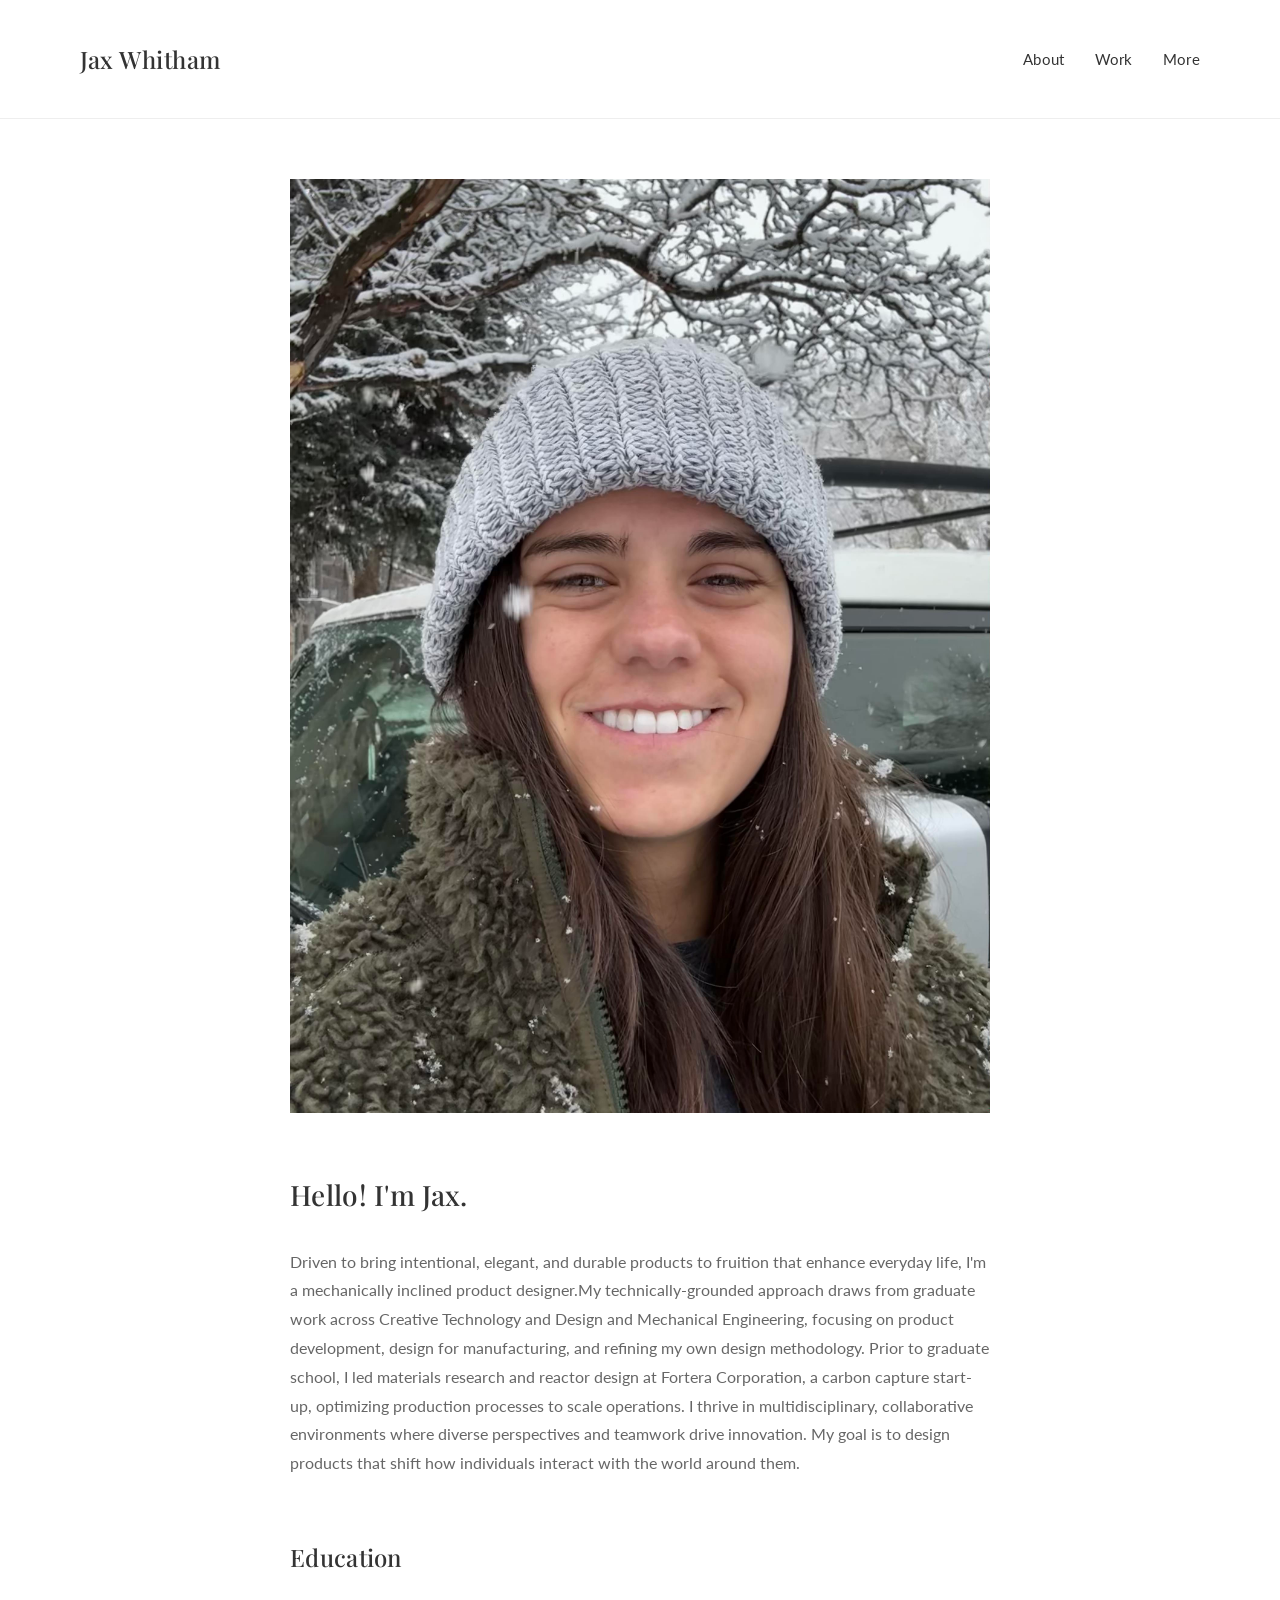
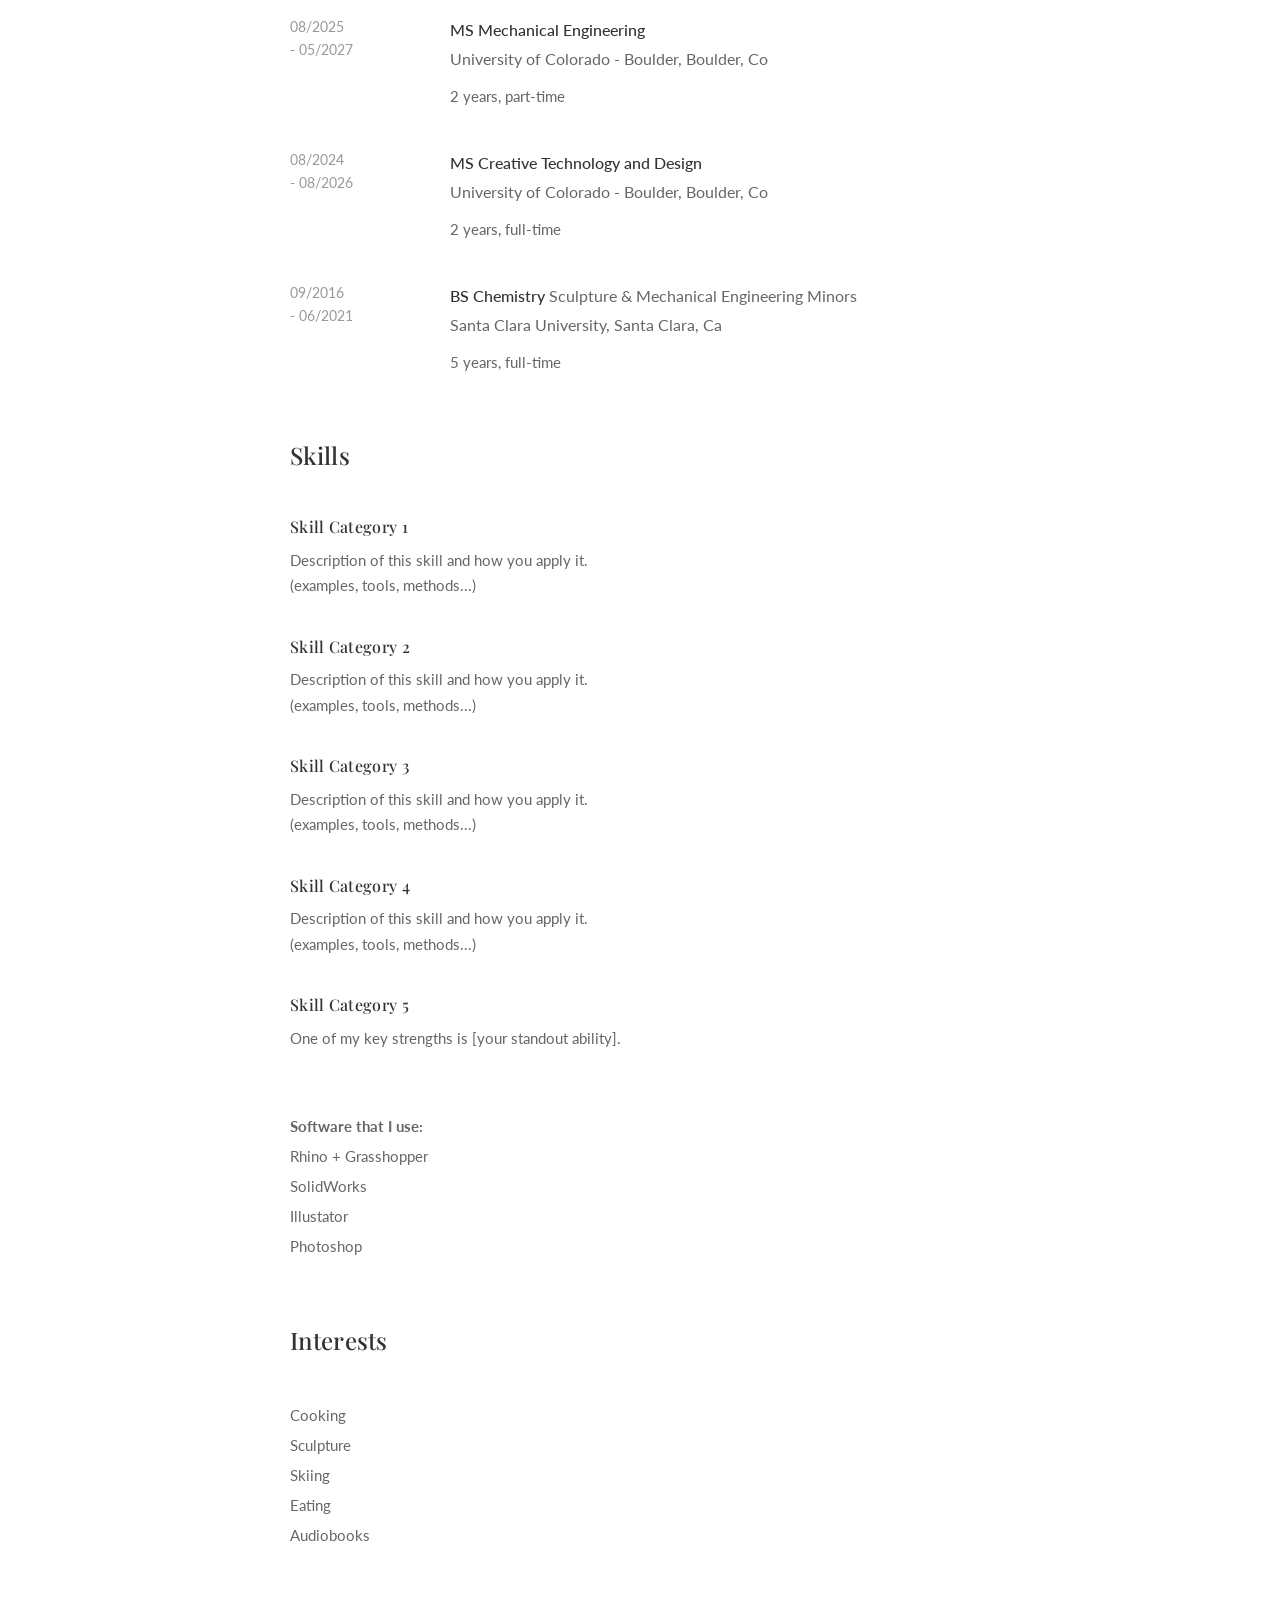
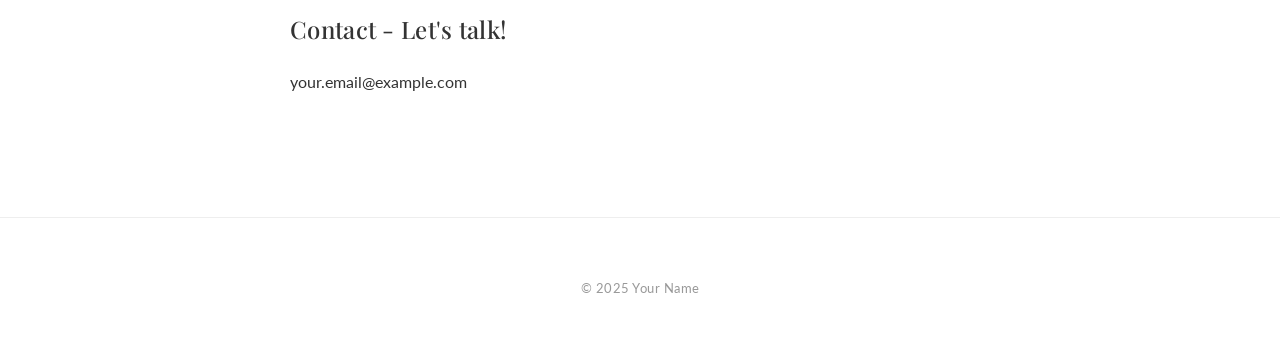
==== about.html @ 169ddb8d "Update education details in about.html" ====
<!DOCTYPE html>
<html lang="en">
<head>
    <meta charset="UTF-8">
    <meta name="viewport" content="width=device-width, initial-scale=1.0">
    <title>About-Jax Whitham</title>
    <link rel="preconnect" href="https://fonts.googleapis.com">
    <link rel="preconnect" href="https://fonts.gstatic.com" crossorigin>
    <link href="https://fonts.googleapis.com/css2?family=Lato:wght@300;400;700&family=Playfair+Display:wght@400;500;600;700&display=swap" rel="stylesheet">
    <link rel="stylesheet" href="styles.css">
</head>
<body>
    <!-- Header / Navigation -->
    <header>
        <div class="container">
            <a href="index.html" class="logo">Jax Whitham</a>
            <nav>
                <a href="about.html">About</a>
                <a href="work.html">Work</a>
                <a href="more.html">More</a>
            </nav>
        </div>
    </header>

    <!-- About Page Content -->
    <section class="about-page">
        <div class="container">
            
            <!-- Hero Image -->
            <div class="about-hero">
                <img src="images/about-hero.jpg" alt="Your Name">
            </div>

            <!-- Intro Text -->
            <div class="about-intro">
                <h1>Hello! I'm Jax.</h1>
                <!--<p>I am a [age]-year-old [your profession] from [your location], and in [year] I graduated from [degree program] at [university]. I am currently [what you're doing now - working/studying/etc.].</p>
                -->
                <p> Driven to bring intentional, elegant, and durable products to fruition that enhance everyday life, I'm a mechanically inclined product designer.My technically-grounded approach draws from graduate work across Creative Technology and Design and Mechanical Engineering, focusing on product development, design for manufacturing, and refining my own design methodology. Prior to graduate school, I led materials research and reactor design at Fortera Corporation, a carbon capture start-up, optimizing production processes to scale operations. I thrive in multidisciplinary, collaborative environments where diverse perspectives and teamwork drive innovation. My goal is to design products that shift how individuals interact with the world around them.</p>
                <!--<p>Apart from [your profession], I am [hobby 1], I love to [hobby 2], and I enjoy [hobby 3]. I love [general interest] and any activity where I can [what you enjoy doing].</p>
            </div>-->

            <!-- Photo Grid -->
            <!--
            <div class="about-photos">
                <img src="images/about-photo1.jpg" alt="Photo 1">
                <img src="images/about-photo2.jpg" alt="Photo 2">
                <img src="images/about-photo3.jpg" alt="Photo 3">
            </div>
            -->

            <!-- Experience Section -->
            <!--
            <div class="about-section">
                <h2>Experience</h2>
                
                <div class="timeline-item">
                    <div class="timeline-date">MM/YYYY<br>- ongoing</div>
                    <div class="timeline-content">
                        <strong>Job Title at Company Name</strong><br>
                        City, State/Country
                    </div>
                </div>

                <div class="timeline-item">
                    <div class="timeline-date">MM/YYYY<br>- MM/YYYY</div>
                    <div class="timeline-content">
                        <strong>Job Title at Company Name</strong><br>
                        City, State/Country<br>
                        <span class="timeline-description">Brief description of your role and key responsibilities or achievements.</span>
                    </div>
                </div>

                <div class="timeline-item">
                    <div class="timeline-date">MM/YYYY<br>- MM/YYYY</div>
                    <div class="timeline-content">
                        <strong>Job Title at Company Name</strong><br>
                        City, State/Country<br>
                        <span class="timeline-description">Brief description of your role and key responsibilities or achievements.</span>
                    </div>
                </div>

                <div class="timeline-item">
                    <div class="timeline-date">MM/YYYY<br>- MM/YYYY</div>
                    <div class="timeline-content">
                        <strong>Job Title at Company Name</strong><br>
                        City, State/Country<br>
                        <span class="timeline-description">Brief description of your role and key responsibilities or achievements.</span>
                    </div>
                </div>

                <!-- Add more timeline items as needed -/->
            </div>
            -->

            <!-- Education Section -->
            <div class="about-section">
                <h2>Education</h2>

                <div class="timeline-item">
                    <div class="timeline-date">08/2025<br>- 05/2027</div>
                    <div class="timeline-content">
                        <strong>MS Mechanical Engineering</strong><br>
                        University of Colorado - Boulder, Boulder, Co<br>
                        <span class="timeline-description">2 years, part-time</span>
                    </div>
                </div>
                
                <div class="timeline-item">
                    <div class="timeline-date">08/2024<br>- 08/2026</div>
                    <div class="timeline-content">
                        <strong>MS Creative Technology and Design</strong><br>
                        University of Colorado - Boulder, Boulder, Co<br>
                        <span class="timeline-description">2 years, full-time</span>
                    </div>
                </div>

                <div class="timeline-item">
                    <div class="timeline-date">09/2016<br>- 06/2021</div>
                    <div class="timeline-content">
                        <strong>BS Chemistry  </strong> Sculpture & Mechanical Engineering Minors<br>
                        Santa Clara University, Santa Clara, Ca<br>
                        <span class="timeline-description">5 years, full-time</span>
                    </div>
                </div>
                
                <!--
                <div class="timeline-item">
                    <div class="timeline-date">MM/YYYY</div>
                    <div class="timeline-content">
                        <strong>Diploma/Certificate Name</strong><br>
                        School Name<br>
                        City, State/Country
                    </div>
                </div>
                -->
            </div>

            <!-- Skills Section -->
            <div class="about-section skills-section">
                <h2>Skills</h2>
                
                <div class="skill-item">
                    <h3>Skill Category 1</h3>
                    <p>Description of this skill and how you apply it.<br>
                    (examples, tools, methods...)</p>
                </div>

                <div class="skill-item">
                    <h3>Skill Category 2</h3>
                    <p>Description of this skill and how you apply it.<br>
                    (examples, tools, methods...)</p>
                </div>

                <div class="skill-item">
                    <h3>Skill Category 3</h3>
                    <p>Description of this skill and how you apply it.<br>
                    (examples, tools, methods...)</p>
                </div>

                <div class="skill-item">
                    <h3>Skill Category 4</h3>
                    <p>Description of this skill and how you apply it.<br>
                    (examples, tools, methods...)</p>
                </div>

                <div class="skill-item">
                    <h3>Skill Category 5</h3>
                    <p>One of my key strengths is [your standout ability].</p>
                </div>
            </div>

            <!-- Software Section -->
            <div class="about-section software-section">
                <h2></h2>
                <p><strong>Software that I use:</strong><br>
                Rhino + Grasshopper<br>
                SolidWorks<br>
                Illustator<br>
                Photoshop<br>
                <!--
                Software 5 (for purpose)<br>
                Software 6 (for purpose)<br>
                Software 7 (for purpose)<br>
                Software 8 (for purpose)<br>
                Software 9 (for purpose)<br>
                Software 10 (for purpose)<br>
                -->
                </p>
            </div>
            

            <!-- Interests Section -->
            <div class="about-section interests-section">
                <h2>Interests</h2>
                <p>Cooking<br>
                Sculpture<br>
                Skiing<br>
                Eating<br>
                Audiobooks<br>
                <!--Family<br>-->
                <!--
                Interest 7<br>
                Interest 8<br>
                Interest 9</p>
                -->
            </div>

            <!-- Currently Learning Section -->
            <!--
            <div class="about-section learning-section">
                <h2>Currently learning more about</h2>
                <p>Topic 1<br>
                Topic 2<br>
                Topic 3<br>
                Topic 4</p>
            </div>
            -->
                
            <!-- Recognition Section (Optional - delete if not needed) -->
            <!--
            <div class="about-section awards-section">
                <h2>Recognition</h2>
                
                <div class="award-item">
                    <strong>Award Name Year</strong><br>
                    Project: Project Name
                </div>

                <div class="award-item">
                    <strong>Award Name Year</strong><br>
                    Category: Category Name<br>
                    Project: Project Name
                </div>

                <div class="award-item">
                    <strong>Award Name Year</strong><br>
                    Category: Category Name<br>
                    Project: Project Name
                </div>

                <!-- Add more awards as needed -->
            <!--</div>

            <!-- Contact Section -->
            <div class="about-section contact-section">
                <h2>Contact - Let's talk!</h2>
                <p><a href="mailto:your.email@example.com">your.email@example.com</a></p>
            </div>

        </div>
    </section>

    <!-- Footer -->
    <footer>
        <div class="container">
            <p>© 2025 Your Name</p>
        </div>
    </footer>

</body>
</html>
---- styles.css ----
/* Reset and Base Styles */
* {
    margin: 0;
    padding: 0;
    box-sizing: border-box;
}

body {
    font-family: 'Lato', -apple-system, BlinkMacSystemFont, "Segoe UI", Helvetica, Arial, sans-serif;
    color: #333;
    line-height: 1.6;
    background: #fff;
}

a {
    text-decoration: none;
    color: inherit;
    transition: opacity 0.3s ease;
}

a:hover {
    opacity: 0.6;
}

.container {
    max-width: 1200px;
    margin: 0 auto;
    padding: 0 40px;
}

/* Header / Navigation */
header {
    padding: 40px 0;
    border-bottom: 1px solid #eee;
}

header .container {
    display: flex;
    justify-content: space-between;
    align-items: center;
}

.logo {
    font-family: 'Playfair Display', serif;
    font-size: 24px;
    font-weight: 500;
    letter-spacing: 0.5px;
}

nav {
    display: flex;
    gap: 30px;
}

nav a {
    font-size: 15px;
    letter-spacing: 0.3px;
}

/* Intro Section */
.intro {
    padding: 80px 0 60px;
}

.intro h1 {
    font-family: 'Playfair Display', serif;
    font-size: 22px;
    font-weight: 400;
    margin-bottom: 20px;
    letter-spacing: 0.5px;
}

.intro p {
    font-size: 16px;
    line-height: 1.8;
    max-width: 600px;
    color: #666;
}

/* Projects Grid */
.projects {
    padding: 40px 0 100px;
}

.projects .container {
    display: grid;
    grid-template-columns: repeat(auto-fit, minmax(350px, 1fr));
    gap: 60px 40px;
}

.project-item {
    position: relative;
}

.project-image {
    width: 100%;
    aspect-ratio: 4/3;
    overflow: hidden;
    margin-bottom: 20px;
    background: #f5f5f5;
}

.project-image img {
    width: 100%;
    height: 100%;
    object-fit: cover;
    transition: transform 0.4s ease;
}

.project-item:hover .project-image img {
    transform: scale(1.05);
}

.project-item h2 {
    font-family: 'Playfair Display', serif;
    font-size: 16px;
    font-weight: 600;
    letter-spacing: 1px;
    text-transform: uppercase;
    margin-bottom: 8px;
}

.project-description {
    font-size: 14px;
    color: #888;
    letter-spacing: 0.3px;
}

/* Footer */
footer {
    padding: 60px 0 40px;
    border-top: 1px solid #eee;
    text-align: center;
}

footer p {
    font-size: 13px;
    color: #999;
    letter-spacing: 0.5px;
}

/* More Page Styles */
.more-page {
    padding: 60px 0 80px;
}

.more-intro {
    margin-bottom: 80px;
}

.more-intro h1 {
    font-family: 'Playfair Display', serif;
    font-size: 32px;
    font-weight: 500;
    margin-bottom: 20px;
    letter-spacing: 0.5px;
}

.more-intro p {
    font-size: 16px;
    line-height: 1.8;
    color: #666;
    max-width: 700px;
}

.gallery-section {
    margin-bottom: 100px;
}

.gallery-section h2 {
    font-family: 'Playfair Display', serif;
    font-size: 24px;
    font-weight: 500;
    margin-bottom: 15px;
    letter-spacing: 0.3px;
}

.gallery-description {
    font-size: 15px;
    line-height: 1.8;
    color: #666;
    margin-bottom: 40px;
    max-width: 700px;
}

.gallery-grid {
    display: grid;
    grid-template-columns: repeat(auto-fill, minmax(300px, 1fr));
    gap: 20px;
}

.gallery-grid img {
    width: 100%;
    height: auto;
    display: block;
    transition: opacity 0.3s ease;
}

.gallery-grid img:hover {
    opacity: 0.85;
}

/* About Page Styles */
.about-page {
    padding: 60px 0 60px;
}

.about-hero {
    width: 100%;
    max-width: 700px;
    margin: 0 auto 60px;
}

.about-hero img {
    width: 100%;
    height: auto;
    display: block;
}

.about-intro {
    max-width: 700px;
    margin: 0 auto 60px;
}

.about-intro h1 {
    font-family: 'Playfair Display', serif;
    font-size: 28px;
    font-weight: 500;
    margin-bottom: 30px;
    letter-spacing: 0.3px;
}

.about-intro p {
    font-size: 16px;
    line-height: 1.8;
    color: #666;
    margin-bottom: 20px;
}

.about-photos {
    display: grid;
    grid-template-columns: repeat(3, 1fr);
    gap: 20px;
    margin: 60px 0;
}

.about-photos img {
    width: 100%;
    height: auto;
    display: block;
}

.about-section {
    max-width: 700px;
    margin: 60px auto 0;
}

.about-section h2 {
    font-family: 'Playfair Display', serif;
    font-size: 24px;
    font-weight: 500;
    margin-bottom: 40px;
    letter-spacing: 0.3px;
}

.about-section p {
    font-size: 16px;
    line-height: 1.8;
    color: #666;
}

.about-section a {
    color: #333;
    text-decoration: none;
}

.about-section a:hover {
    opacity: 0.6;
}

/* Timeline Items (Experience & Education) */
.timeline-item {
    display: grid;
    grid-template-columns: 120px 1fr;
    gap: 40px;
    margin-bottom: 40px;
}

.timeline-date {
    font-size: 14px;
    color: #999;
    line-height: 1.6;
}

.timeline-content {
    font-size: 16px;
    line-height: 1.8;
    color: #666;
}

.timeline-content strong {
    color: #333;
    font-weight: 500;
}

.timeline-description {
    display: block;
    margin-top: 10px;
    font-size: 15px;
    line-height: 1.7;
}

/* Skills Section */
.skills-section .skill-item {
    margin-bottom: 35px;
}

.skills-section h3 {
    font-family: 'Playfair Display', serif;
    font-size: 16px;
    font-weight: 500;
    color: #333;
    margin-bottom: 8px;
    letter-spacing: 0.3px;
}

.skills-section p {
    font-size: 15px;
    line-height: 1.7;
    color: #666;
}

/* Software, Interests, Learning Sections */
.software-section p,
.interests-section p,
.learning-section p {
    font-size: 15px;
    line-height: 2;
    color: #666;
}

/* Awards Section */
.awards-section .award-item {
    margin-bottom: 30px;
    font-size: 15px;
    line-height: 1.8;
    color: #666;
}

.awards-section .award-item strong {
    color: #333;
    font-weight: 500;
}

/* Contact Section */
.contact-section h2 {
    font-family: 'Playfair Display', serif;
    margin-bottom: 20px;
}

.contact-section a {
    font-size: 16px;
    color: #333;
    text-decoration: none;
}

.contact-section a:hover {
    opacity: 0.6;
}

/* Page Content (More pages) */
.page-content {
    padding: 60px 0 80px;
}

.page-content h1 {
    font-family: 'Playfair Display', serif;
    font-size: 32px;
    font-weight: 400;
    margin-bottom: 50px;
    letter-spacing: 0.5px;
}

.page-content .about-section {
    margin-bottom: 50px;
}

.page-content ul {
    margin-left: 20px;
    margin-top: 15px;
}

.page-content li {
    font-size: 16px;
    line-height: 1.8;
    color: #666;
    margin-bottom: 10px;
}

/* Project Detail Pages */
.project-detail {
    padding: 60px 0 80px;
}

.project-header {
    text-align: center;
    margin-bottom: 60px;
}

.project-header h1 {
    font-family: 'Playfair Display', serif;
    font-size: 36px;
    font-weight: 500;
    margin-bottom: 15px;
    letter-spacing: 0.5px;
}

.project-subtitle {
    font-size: 18px;
    color: #888;
    margin-bottom: 30px;
}

.project-meta {
    display: flex;
    justify-content: center;
    gap: 30px;
    font-size: 14px;
    color: #999;
}

.project-hero {
    width: 100%;
    /*max-width: 700px;*/
    margin-bottom: 60px;
}

.project-hero img {
    width: 100%;
    max-width: 800px;
    height: auto;
    margin: 0 auto 60px; 
    display: block;
}

.project-content {
    max-width: 800px;
    margin: 0 auto;
}

.project-content h2 {
    font-family: 'Playfair Display', serif;
    font-size: 24px;
    font-weight: 500;
    margin-top: 50px;
    margin-bottom: 20px;
    letter-spacing: 0.3px;
}

.project-content p {
    font-size: 16px;
    line-height: 1.8;
    color: #666;
    margin-bottom: 20px;
}

.project-image-full {
    width: 100%;
    margin: 50px 0;
}

.project-image-full img {
    width: 100%;
    height: auto;
    display: block;
}

.image-caption {
    font-size: 14px;
    color: #999;
    text-align: center;
    margin-top: 15px;
    font-style: italic;
}

.image-grid {
    display: grid;
    grid-template-columns: repeat(2, 1fr);
    gap: 20px;
    margin: 50px 0;
}

.image-grid img {
    width: 100%;
    height: auto;
    display: block;
}

.project-nav {
    display: flex;
    justify-content: space-between;
    margin-top: 80px;
    padding-top: 40px;
    border-top: 1px solid #eee;
}

.project-nav a {
    font-size: 15px;
    letter-spacing: 0.3px;
}

/* Responsive Design */
@media (max-width: 768px) {
    .container {
        padding: 0 20px;
    }

    header .container {
        flex-direction: column;
        gap: 20px;
    }

    .projects .container {
        grid-template-columns: 1fr;
        gap: 50px;
    }

    .intro {
        padding: 50px 0 40px;
    }

    .project-header h1 {
        font-family: 'Playfair Display', serif;
        font-size: 28px;
    }

    .project-meta {
        flex-direction: column;
        gap: 10px;
    }

    .image-grid {
        grid-template-columns: 1fr;
    }

    .project-nav {
        flex-direction: column;
        gap: 20px;
    }

    .about-photos {
        grid-template-columns: 1fr;
    }

    .timeline-item {
        grid-template-columns: 1fr;
        gap: 10px;
    }

    .timeline-date {
        font-weight: 500;
        color: #333;
    }

    .gallery-grid {
        grid-template-columns: 1fr;
    }
}
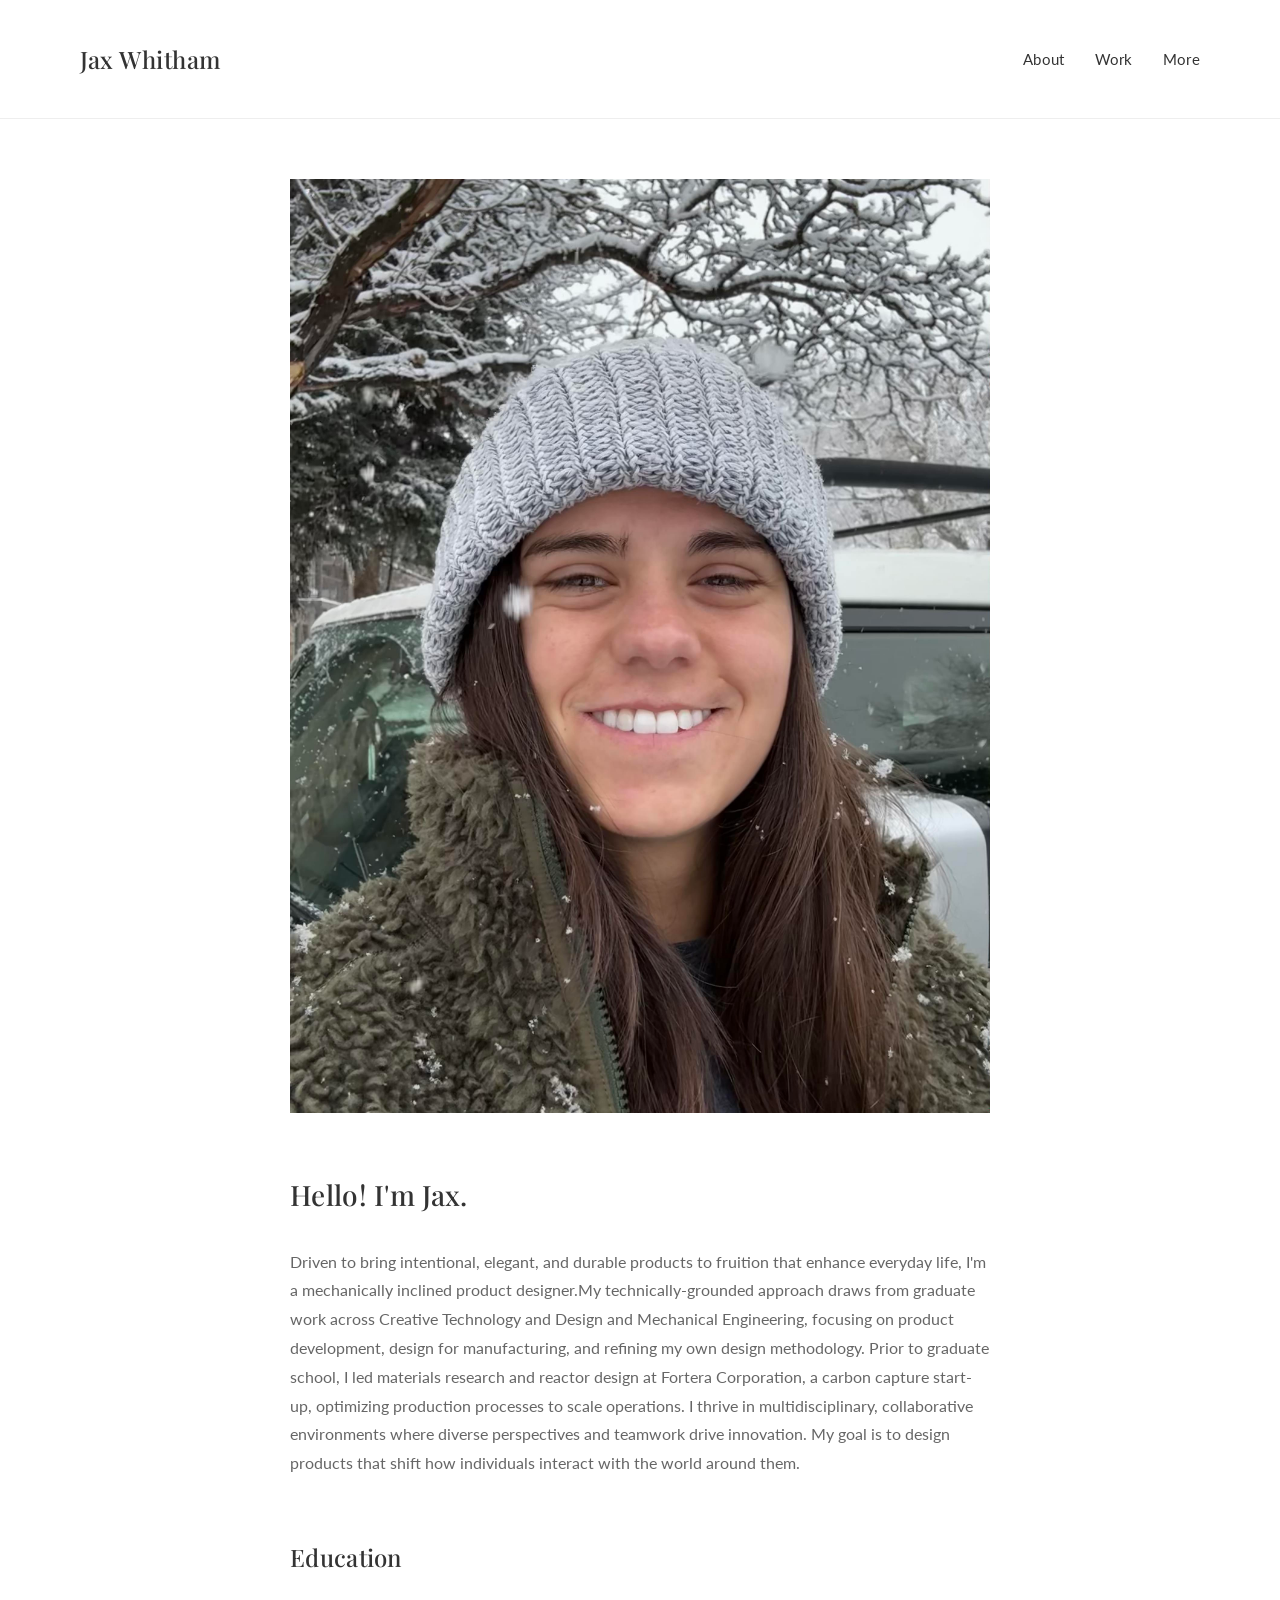
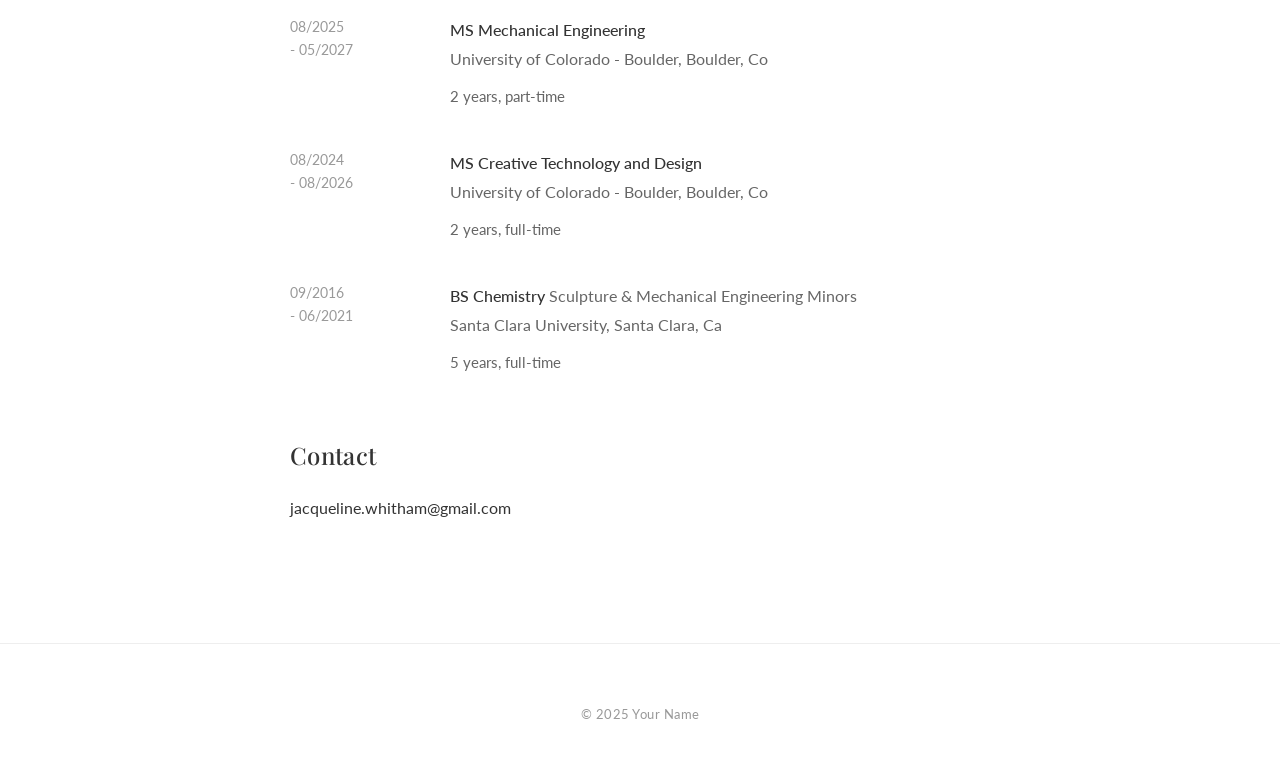
==== commit 900d017b: "Update comments and contact information in about.html" ====
--- a/about.html
+++ b/about.html
@@ -136,7 +136,7 @@
                 -->
             </div>
 
-            <!-- Skills Section -->
+            <!-- Skills Section -/->
             <div class="about-section skills-section">
                 <h2>Skills</h2>
                 
@@ -169,8 +169,9 @@
                     <p>One of my key strengths is [your standout ability].</p>
                 </div>
             </div>
-
-            <!-- Software Section -->
+            -->
+                
+            <!-- Software Section -/->
             <div class="about-section software-section">
                 <h2></h2>
                 <p><strong>Software that I use:</strong><br>
@@ -185,12 +186,12 @@
                 Software 8 (for purpose)<br>
                 Software 9 (for purpose)<br>
                 Software 10 (for purpose)<br>
-                -->
+                -/->
                 </p>
             </div>
-            
-
-            <!-- Interests Section -->
+            -->
+
+            <!-- Interests Section -/->
             <div class="about-section interests-section">
                 <h2>Interests</h2>
                 <p>Cooking<br>
@@ -203,9 +204,10 @@
                 Interest 7<br>
                 Interest 8<br>
                 Interest 9</p>
-                -->
-            </div>
-
+                -/->
+            </div>
+            -->
+                
             <!-- Currently Learning Section -->
             <!--
             <div class="about-section learning-section">
@@ -242,10 +244,12 @@
                 <!-- Add more awards as needed -->
             <!--</div>
 
+            
+
             <!-- Contact Section -->
             <div class="about-section contact-section">
-                <h2>Contact - Let's talk!</h2>
-                <p><a href="mailto:your.email@example.com">your.email@example.com</a></p>
+                <h2>Contact</h2>
+                <p><a href="mailto:jacqueline.whitham@gmail.com">jacqueline.whitham@gmail.com</a></p>
             </div>
 
         </div>
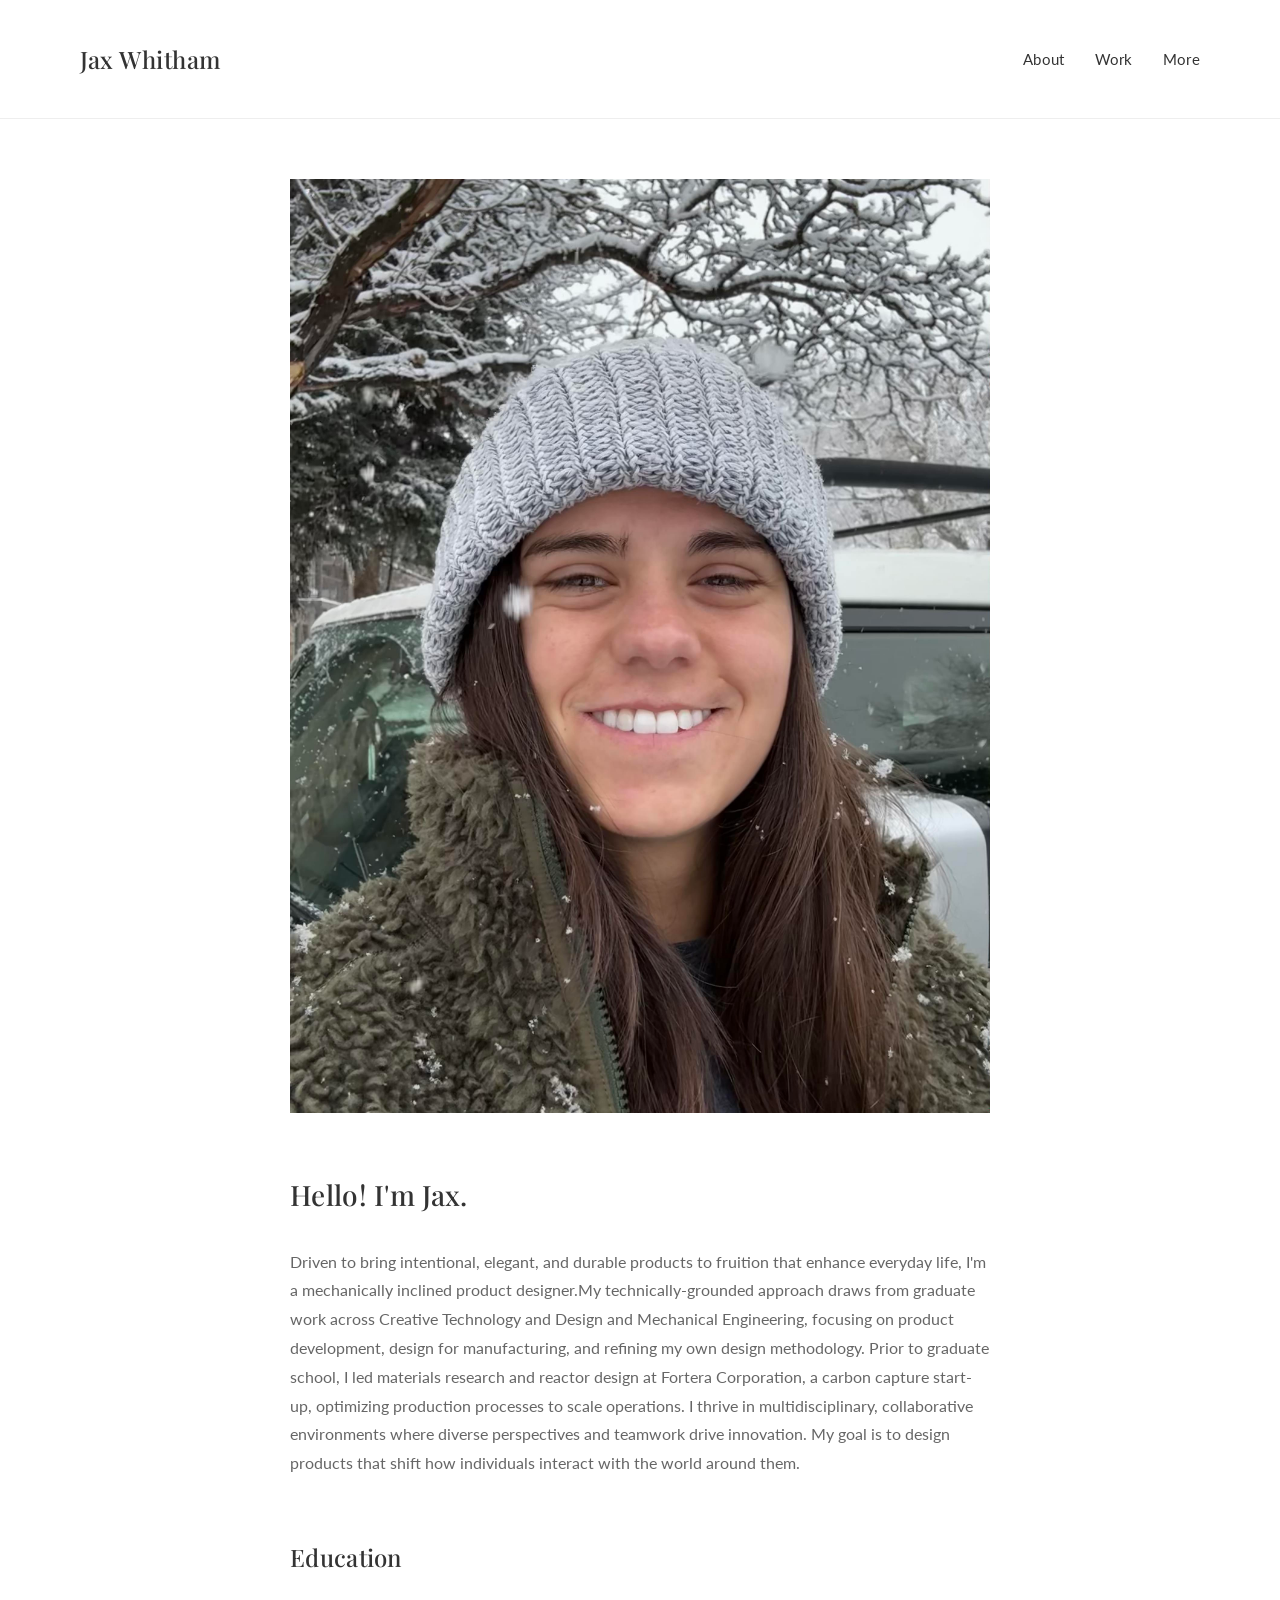
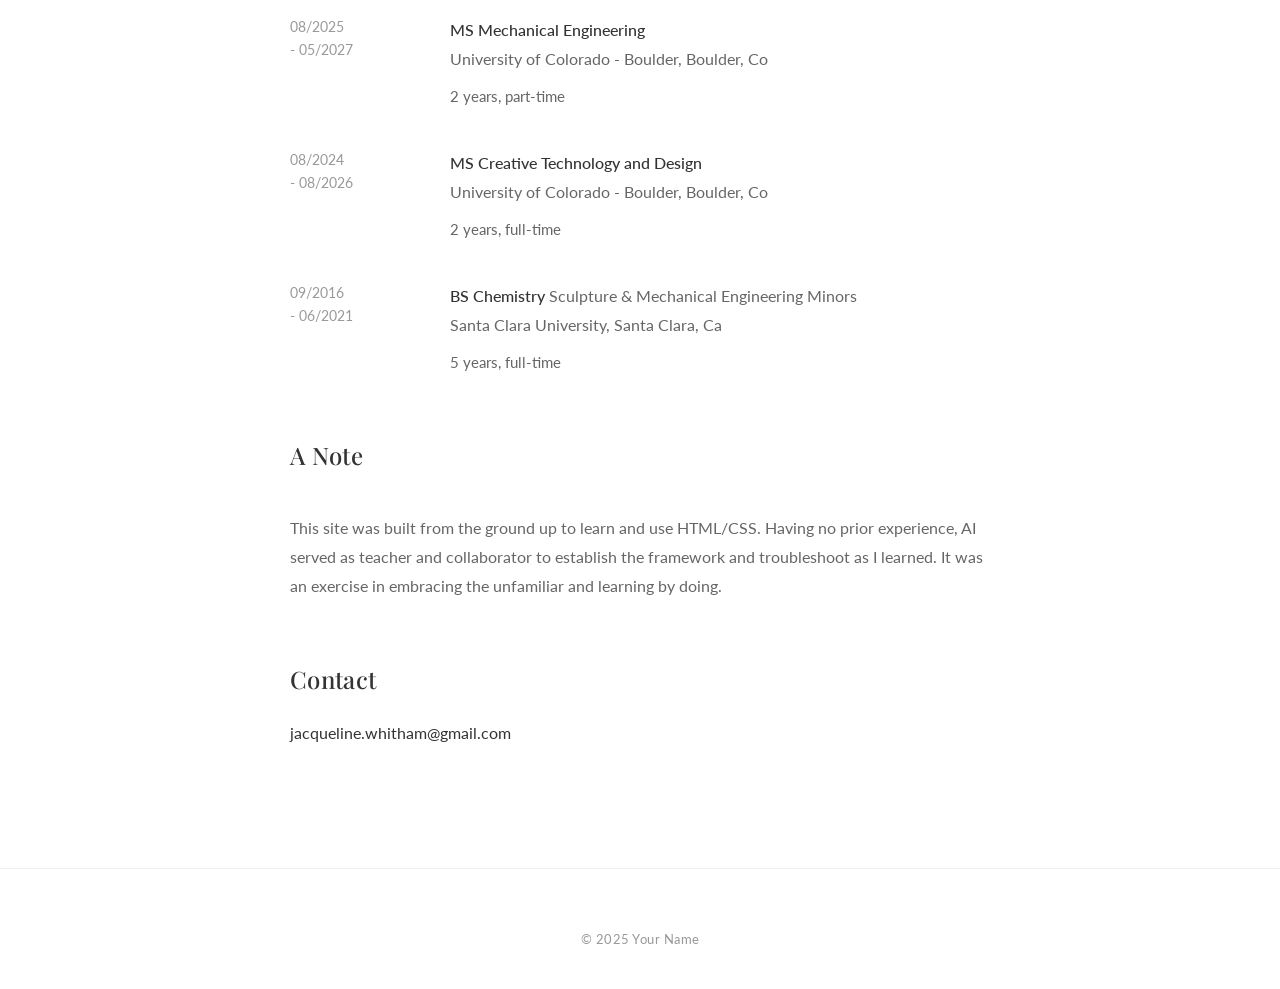
==== commit e485953f: "Update about.html" ====
--- a/about.html
+++ b/about.html
@@ -244,7 +244,11 @@
                 <!-- Add more awards as needed -->
             <!--</div>
 
-            
+            <!--A note about the site-->
+            <div class="about-section">
+                <h2>A Note</h2>
+                <p>This site was built from the ground up to learn and use HTML/CSS. Having no prior experience, AI served as teacher and collaborator to establish the framework and troubleshoot as I learned. It was an exercise in embracing the unfamiliar and learning by doing. </p>
+            </div>
 
             <!-- Contact Section -->
             <div class="about-section contact-section">
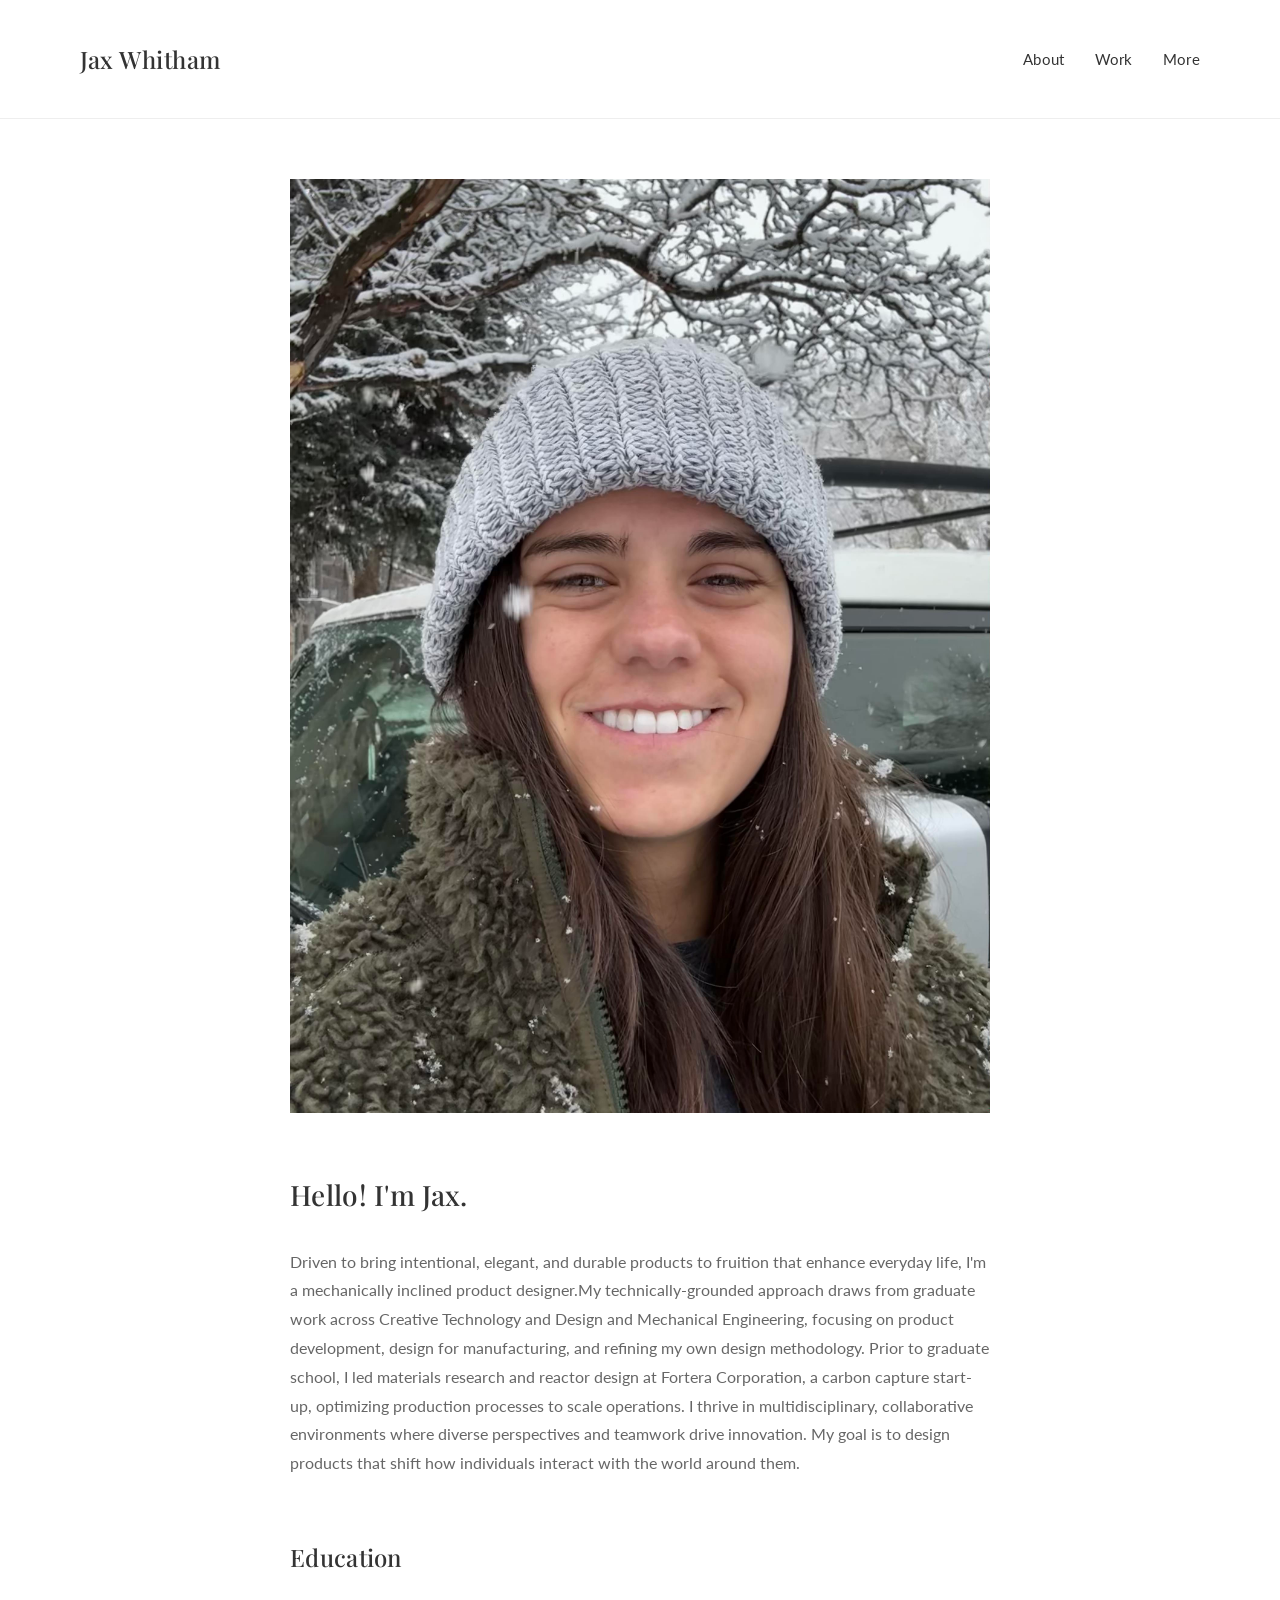
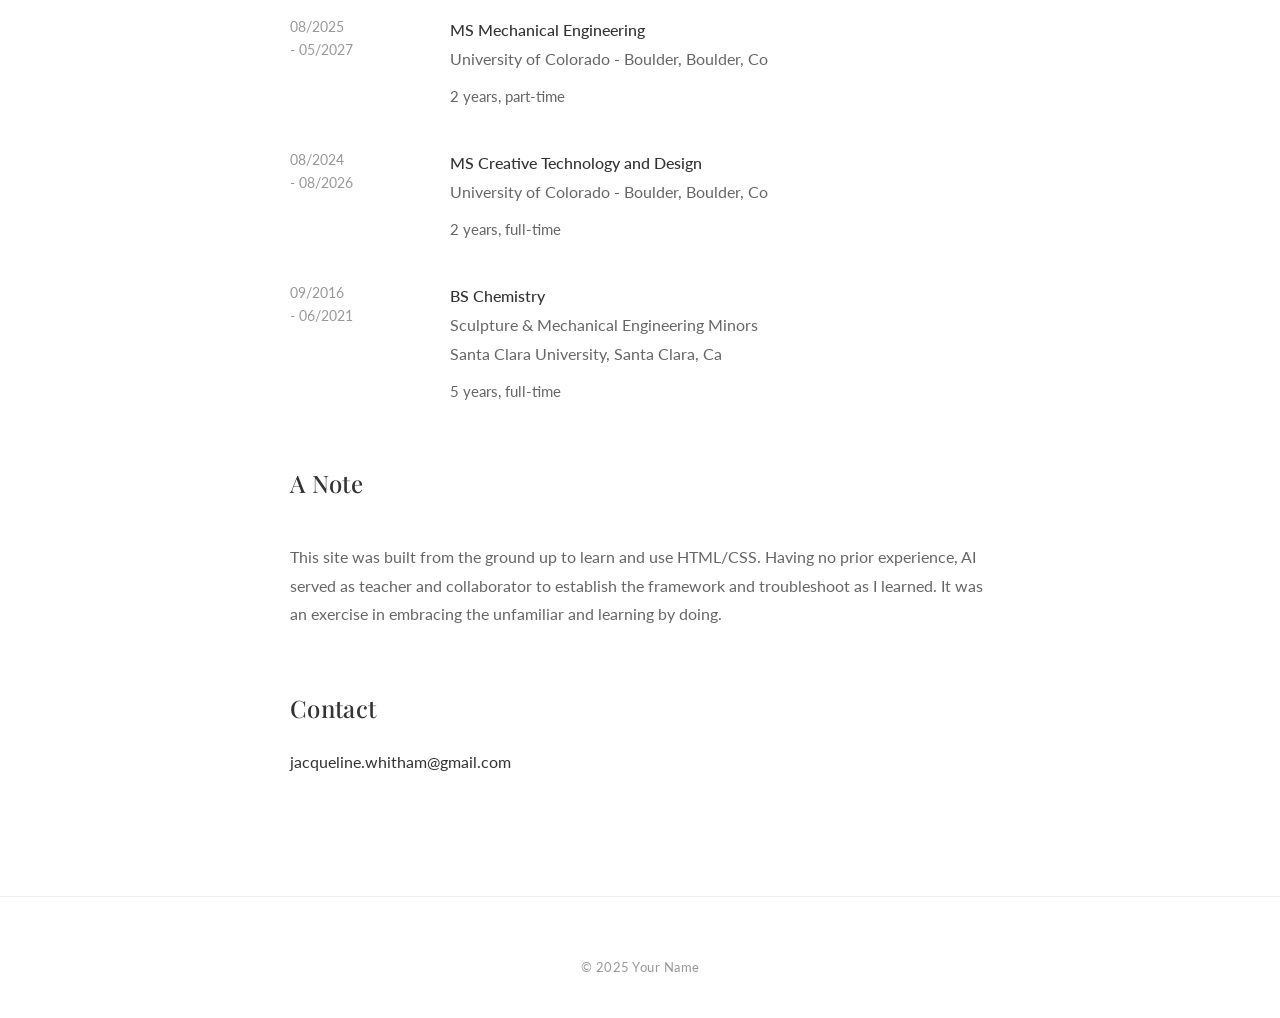
==== commit f76f450d: "Update about.html" ====
--- a/about.html
+++ b/about.html
@@ -118,7 +118,8 @@
                 <div class="timeline-item">
                     <div class="timeline-date">09/2016<br>- 06/2021</div>
                     <div class="timeline-content">
-                        <strong>BS Chemistry  </strong> Sculpture & Mechanical Engineering Minors<br>
+                        <strong>BS Chemistry  </strong> <br>
+                        Sculpture & Mechanical Engineering Minors<br>
                         Santa Clara University, Santa Clara, Ca<br>
                         <span class="timeline-description">5 years, full-time</span>
                     </div>
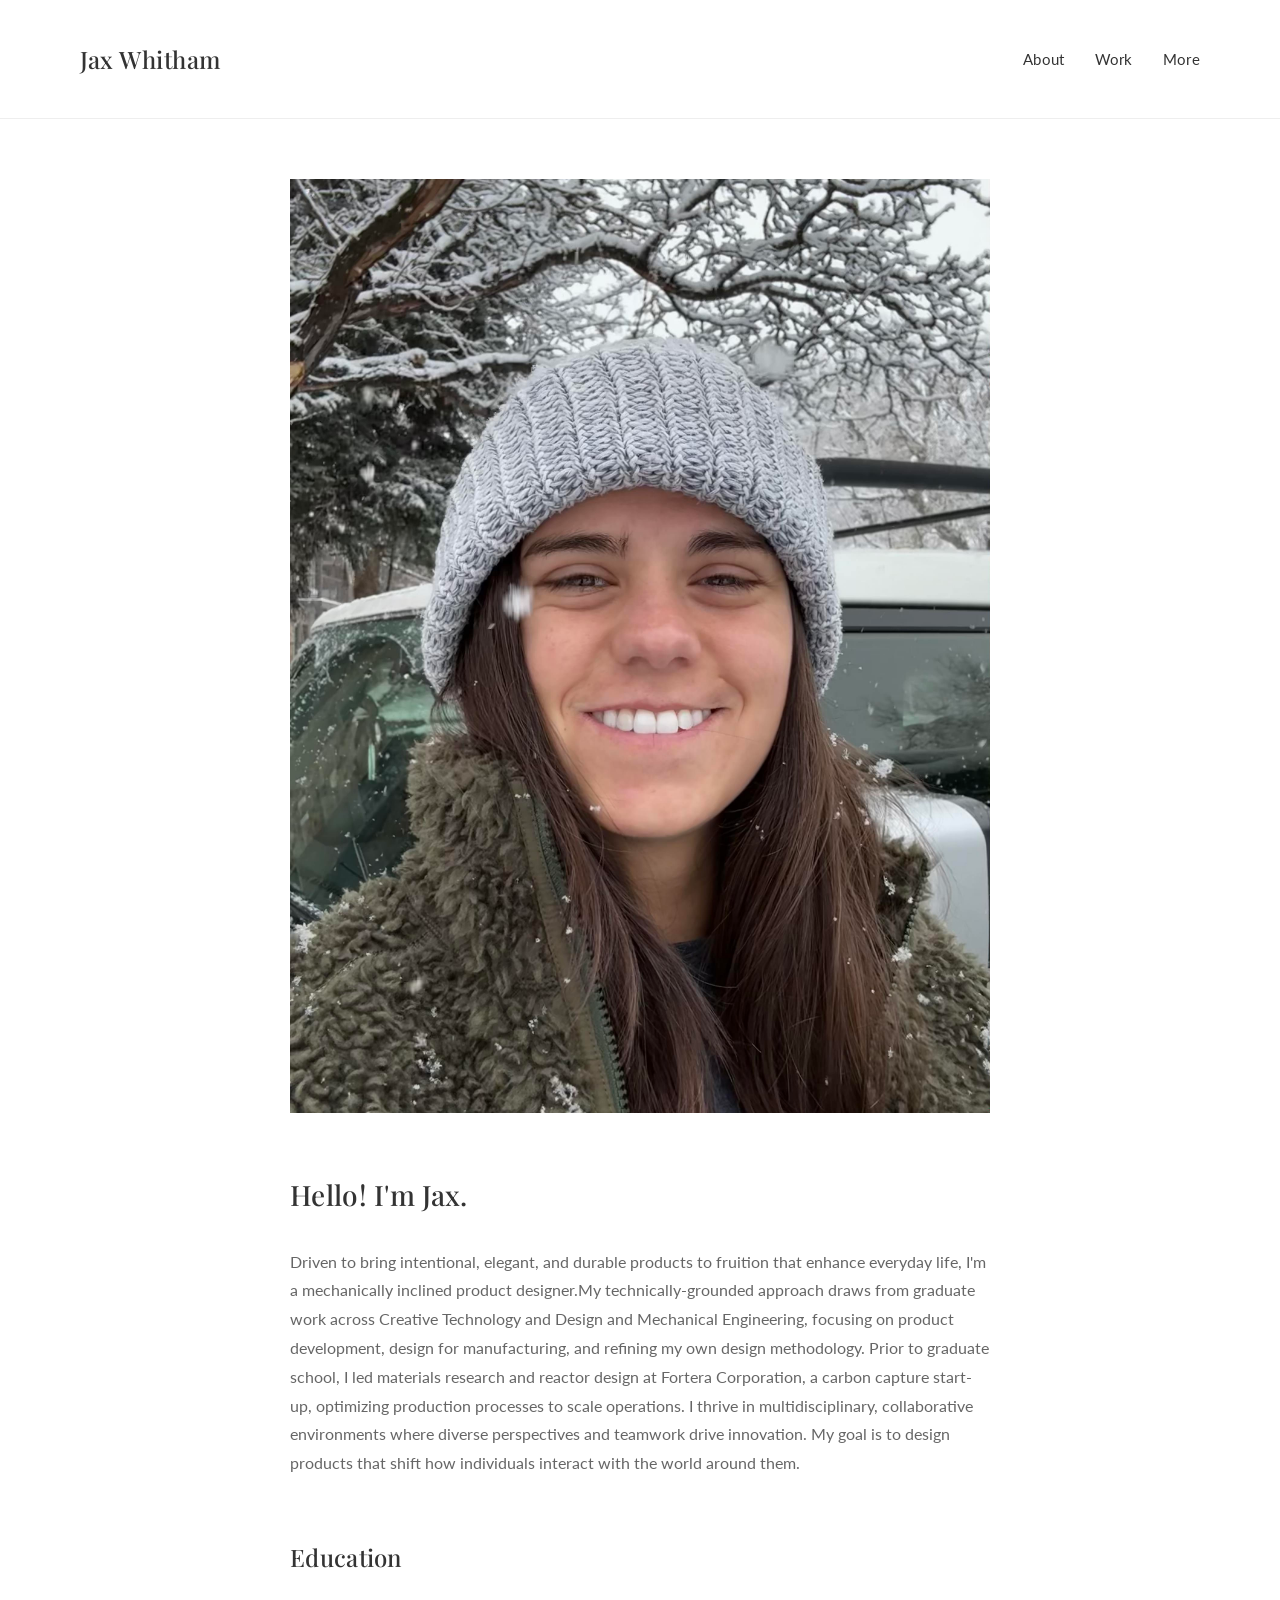
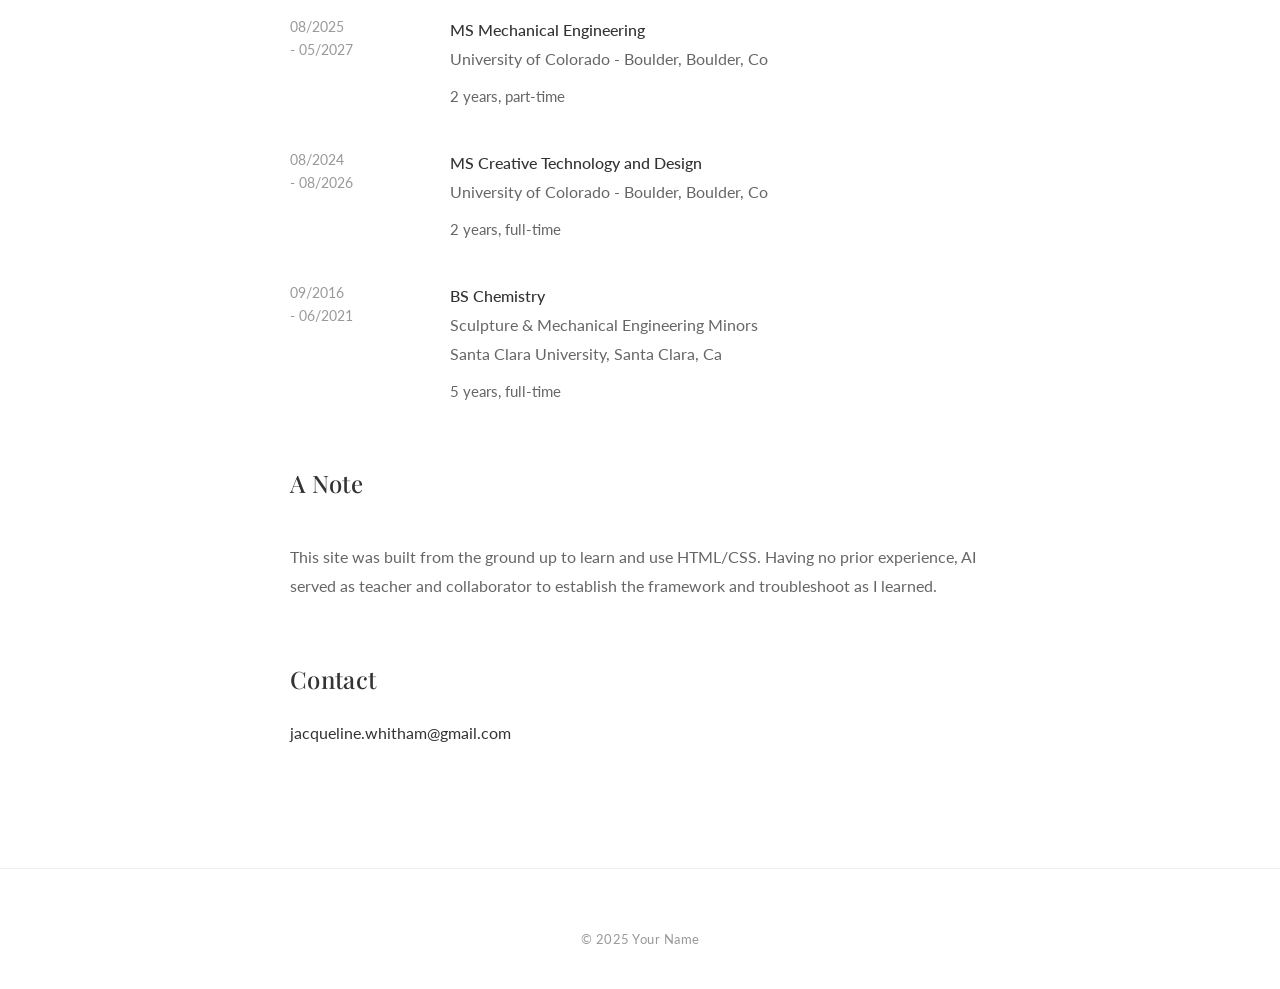
==== commit 8f12515b: "Update about section with comment Commented out a sentence in the about section." ====
--- a/about.html
+++ b/about.html
@@ -248,7 +248,7 @@
             <!--A note about the site-->
             <div class="about-section">
                 <h2>A Note</h2>
-                <p>This site was built from the ground up to learn and use HTML/CSS. Having no prior experience, AI served as teacher and collaborator to establish the framework and troubleshoot as I learned. It was an exercise in embracing the unfamiliar and learning by doing. </p>
+                <p>This site was built from the ground up to learn and use HTML/CSS. Having no prior experience, AI served as teacher and collaborator to establish the framework and troubleshoot as I learned. <!--It was an exercise in embracing the unfamiliar and learning by doing.--> </p>
             </div>
 
             <!-- Contact Section -->
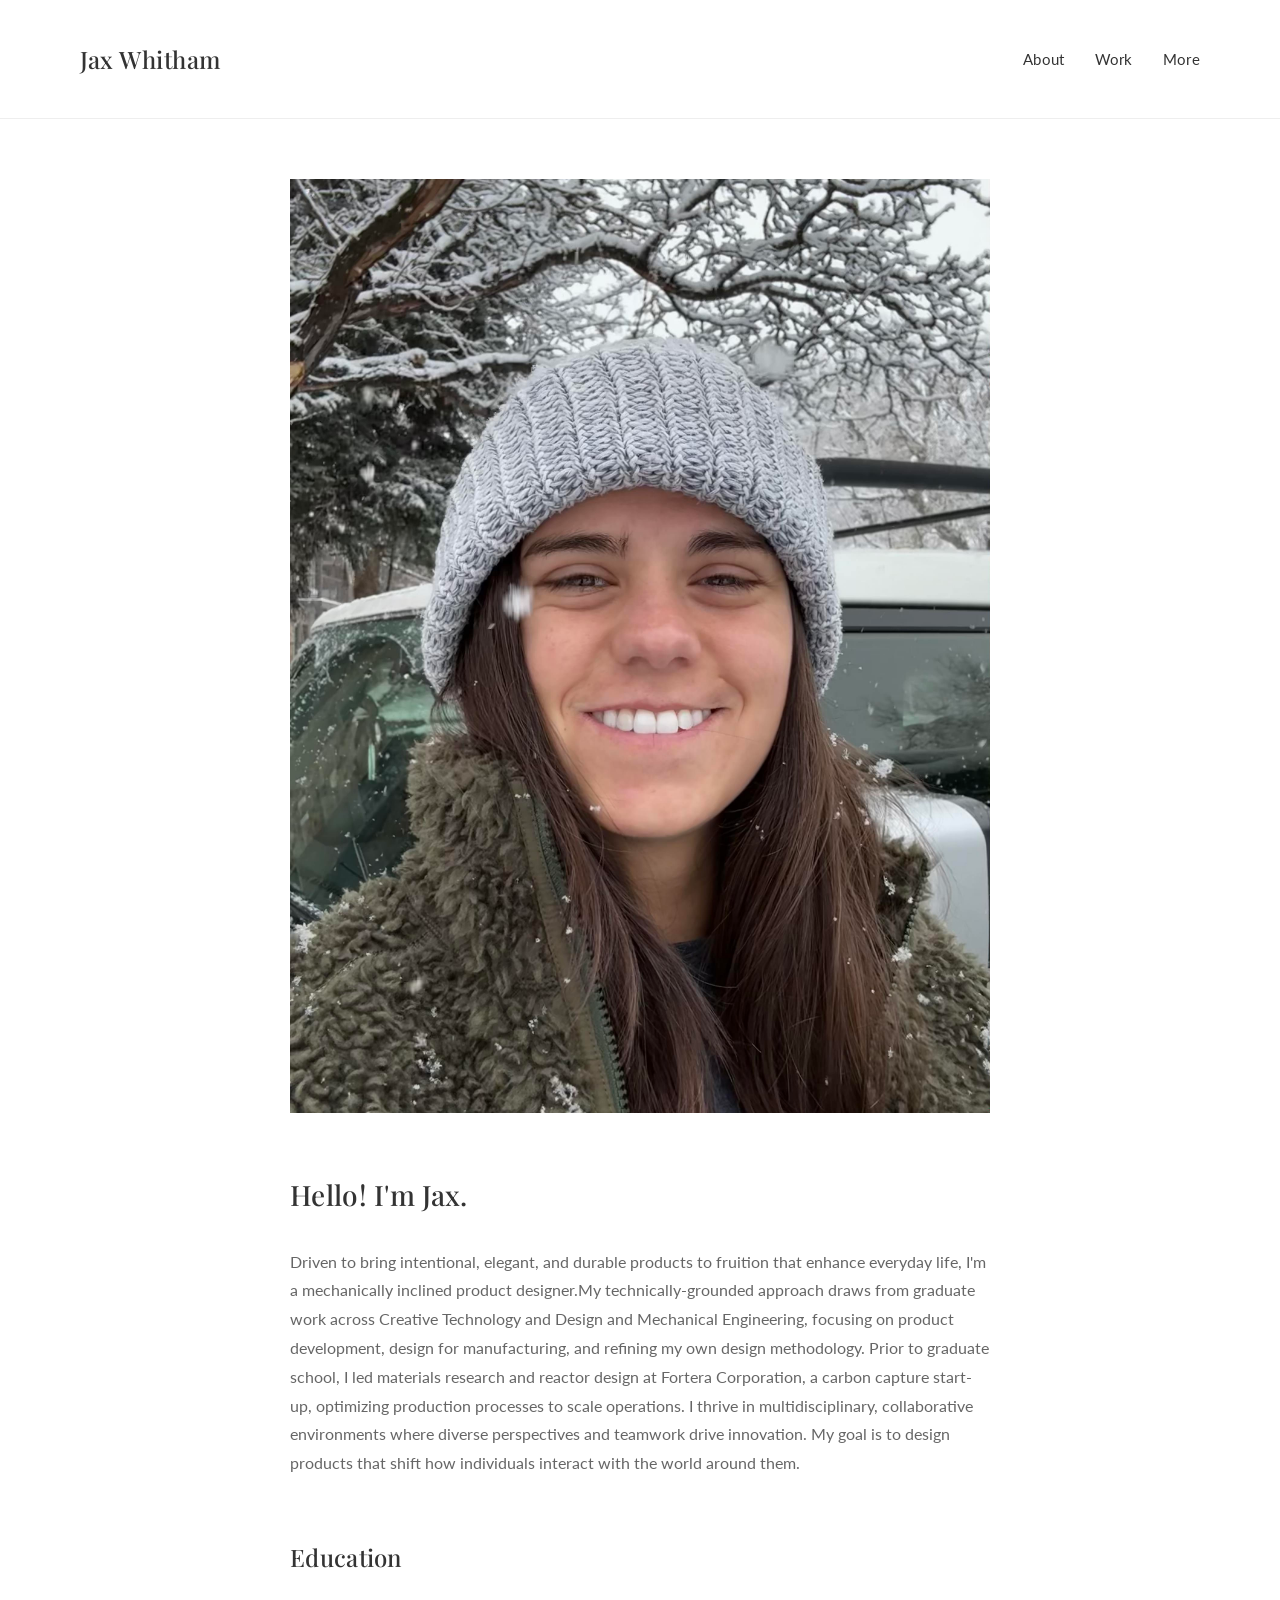
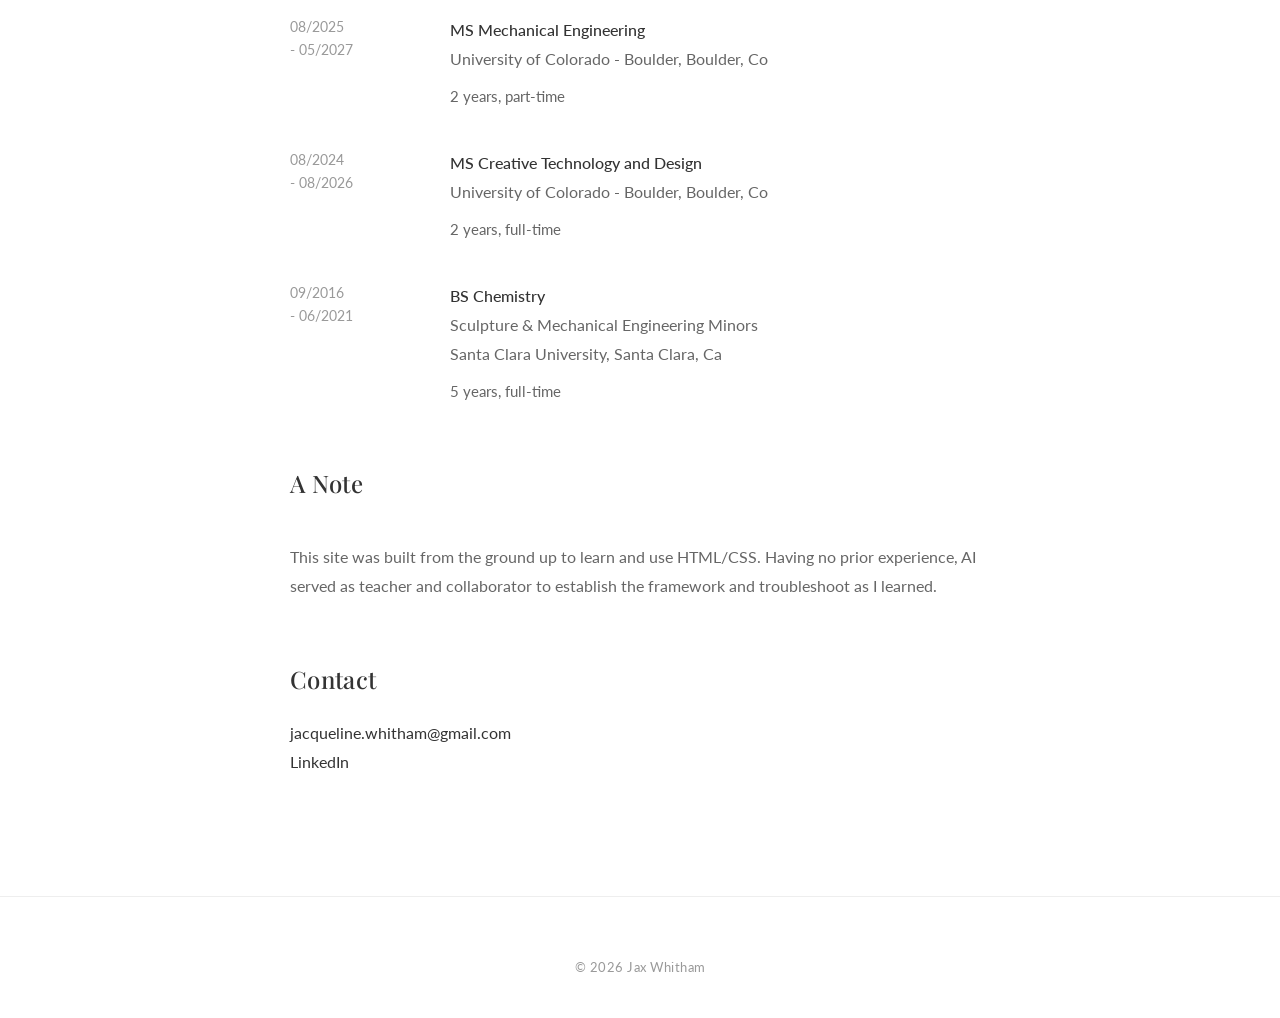
==== commit c2818379: "Update contact information and footer year" ====
--- a/about.html
+++ b/about.html
@@ -254,7 +254,10 @@
             <!-- Contact Section -->
             <div class="about-section contact-section">
                 <h2>Contact</h2>
-                <p><a href="mailto:jacqueline.whitham@gmail.com">jacqueline.whitham@gmail.com</a></p>
+                <p>
+                    <a href="mailto:jacqueline.whitham@gmail.com">jacqueline.whitham@gmail.com</a><br>
+                    <a href="https://www.linkedin.com/in/jacqueline-whitham/" target="_blank">LinkedIn</a>
+                </p>
             </div>
 
         </div>
@@ -263,7 +266,7 @@
     <!-- Footer -->
     <footer>
         <div class="container">
-            <p>© 2025 Your Name</p>
+            <p>© 2026 Jax Whitham</p>
         </div>
     </footer>
 
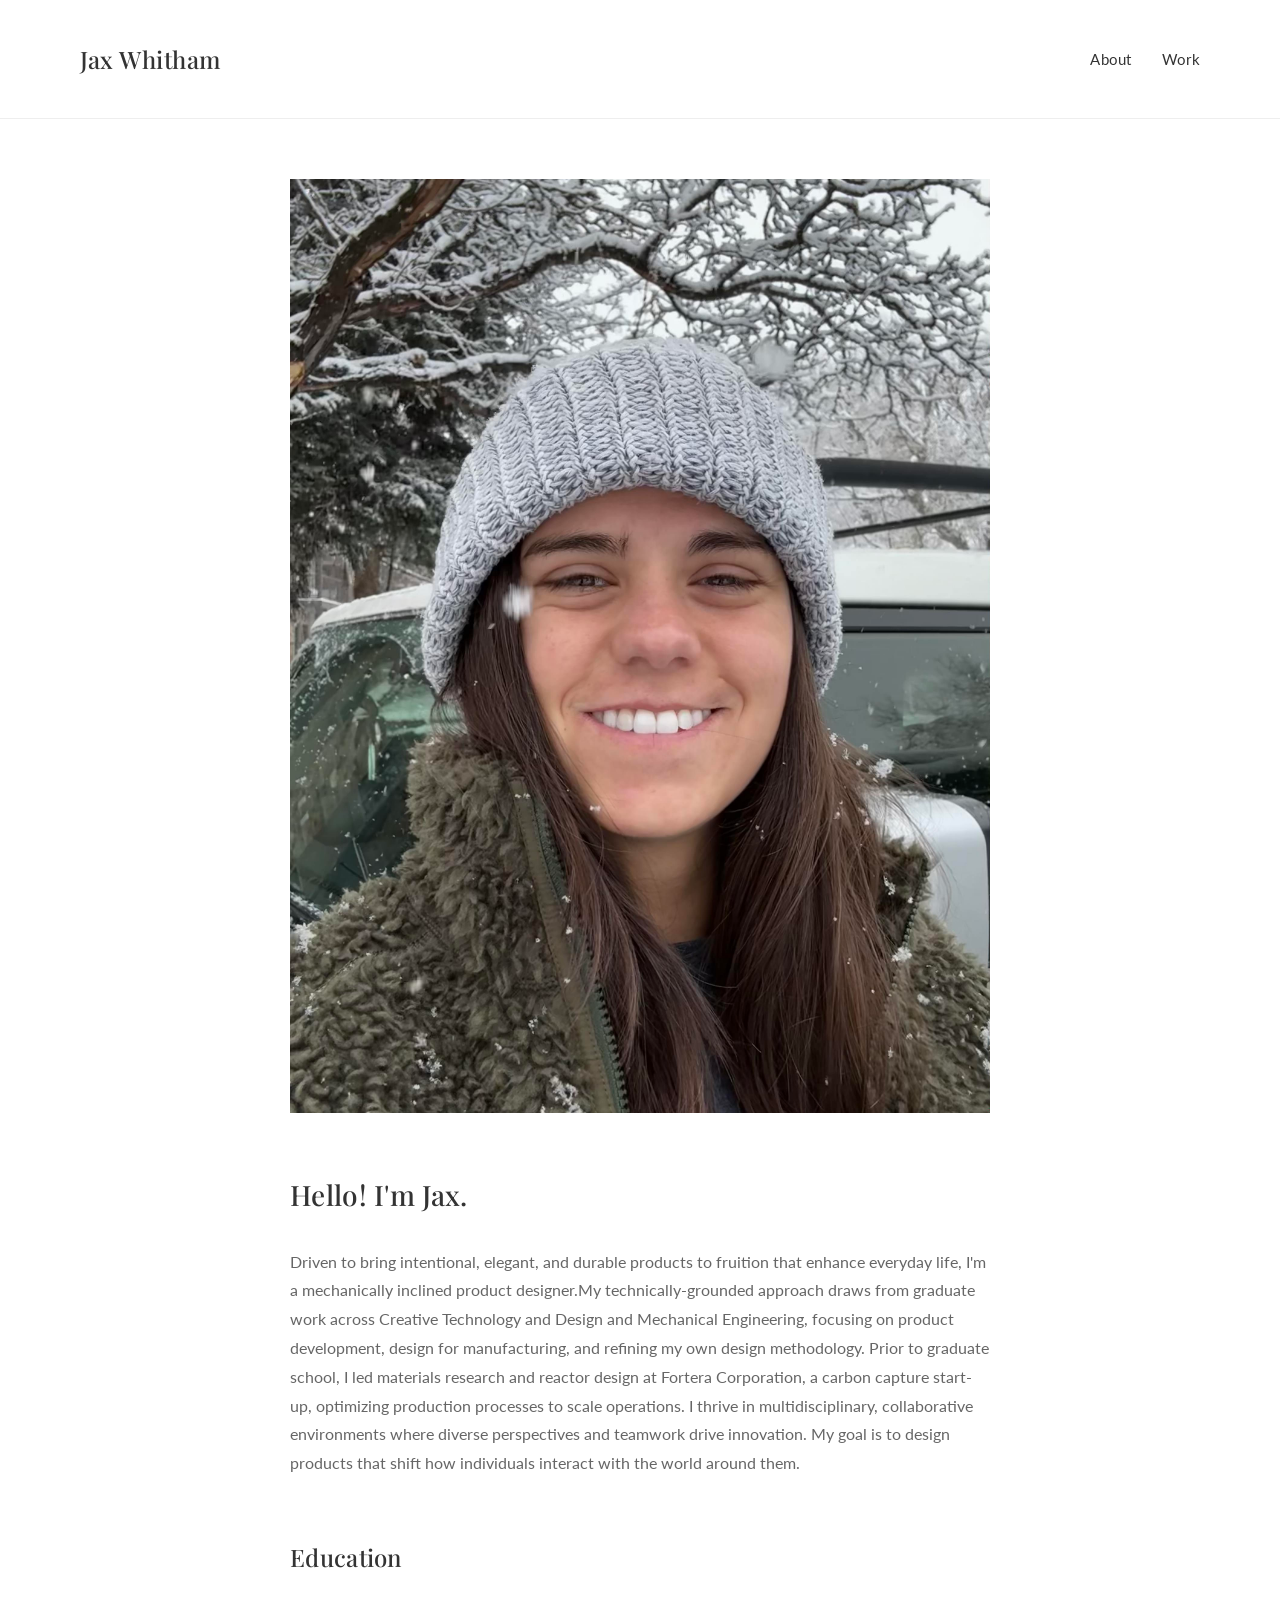
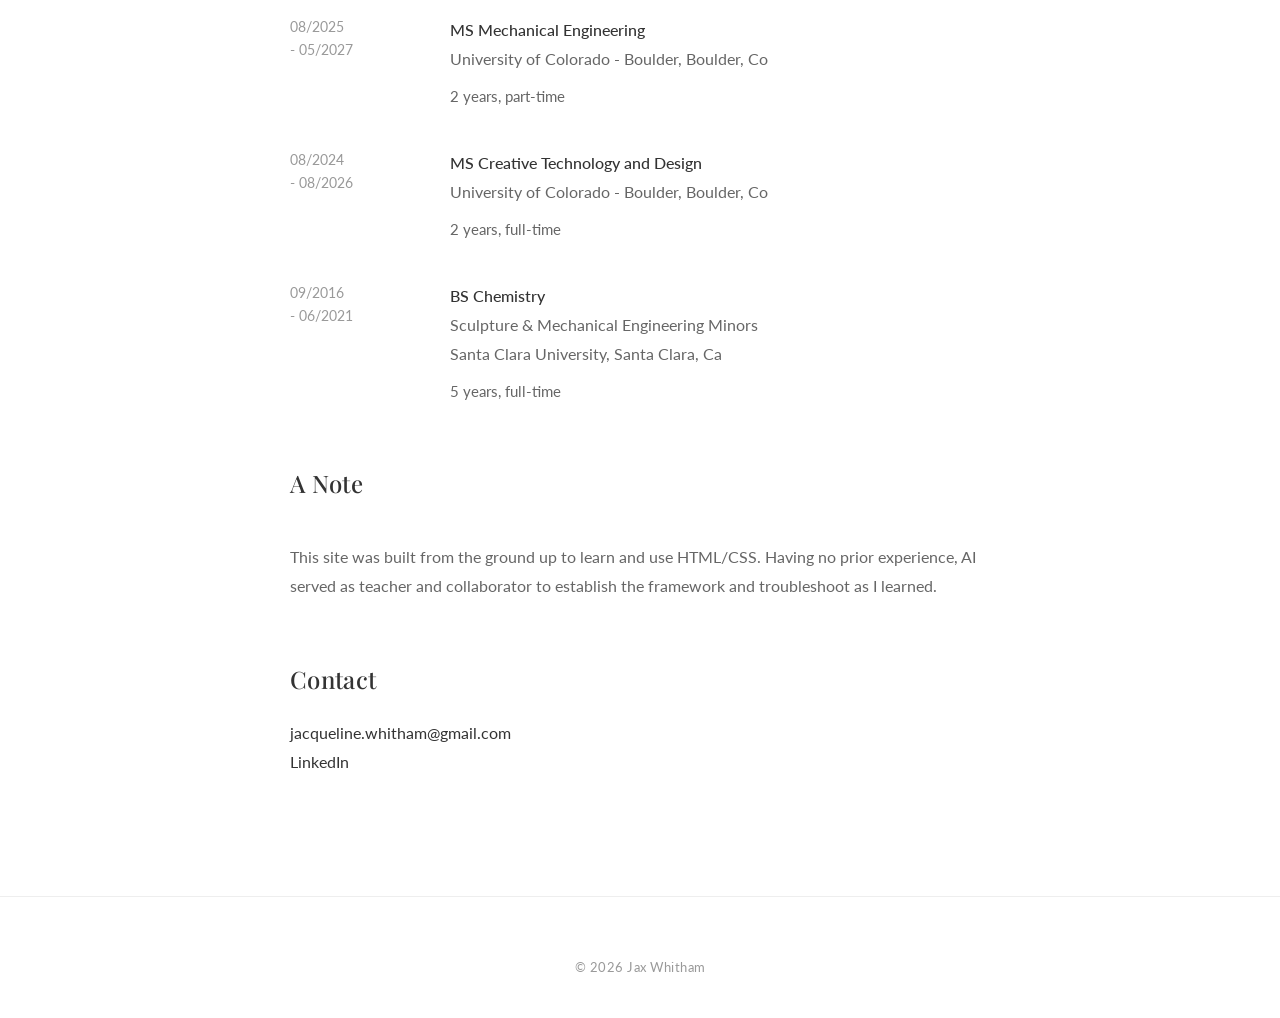
==== commit 72ca236b: "Comment out 'More' link in navigation" ====
--- a/about.html
+++ b/about.html
@@ -17,7 +17,7 @@
             <nav>
                 <a href="about.html">About</a>
                 <a href="work.html">Work</a>
-                <a href="more.html">More</a>
+                <!--<a href="more.html">More</a>-->
             </nav>
         </div>
     </header>
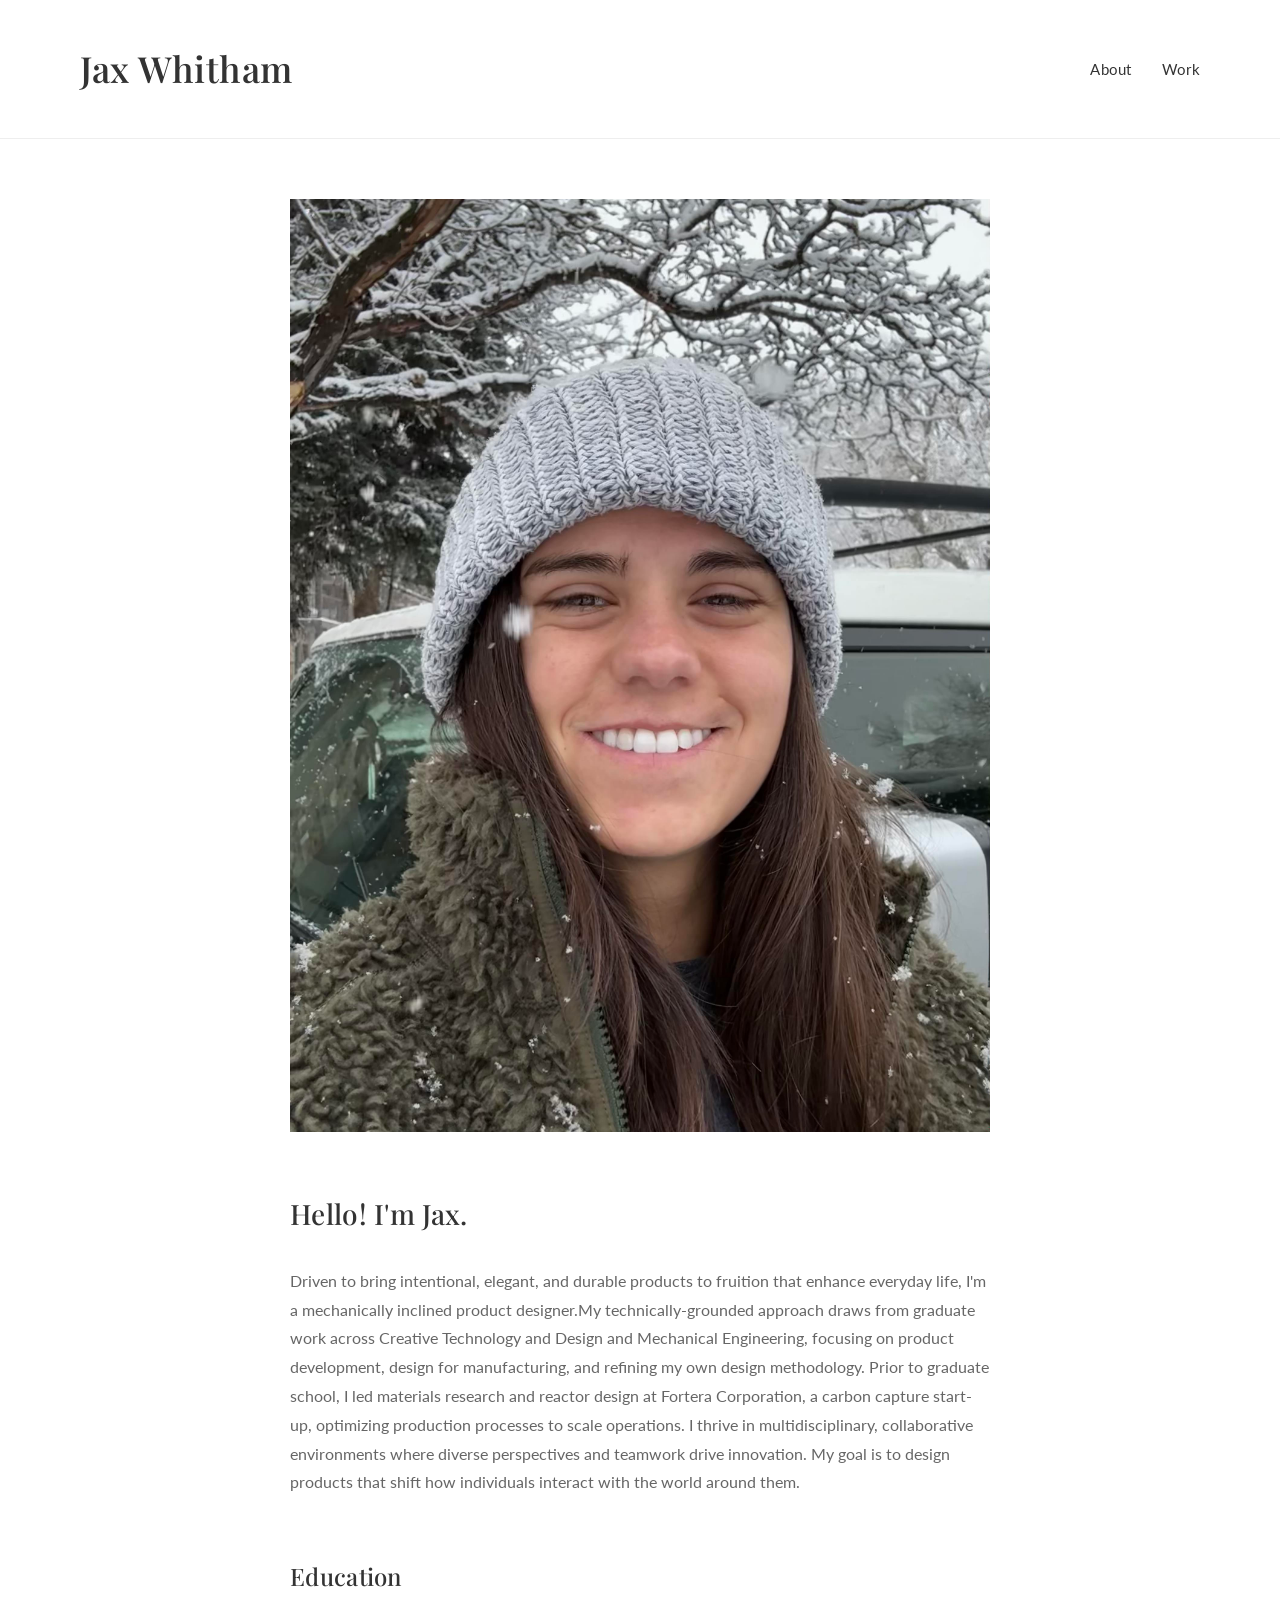
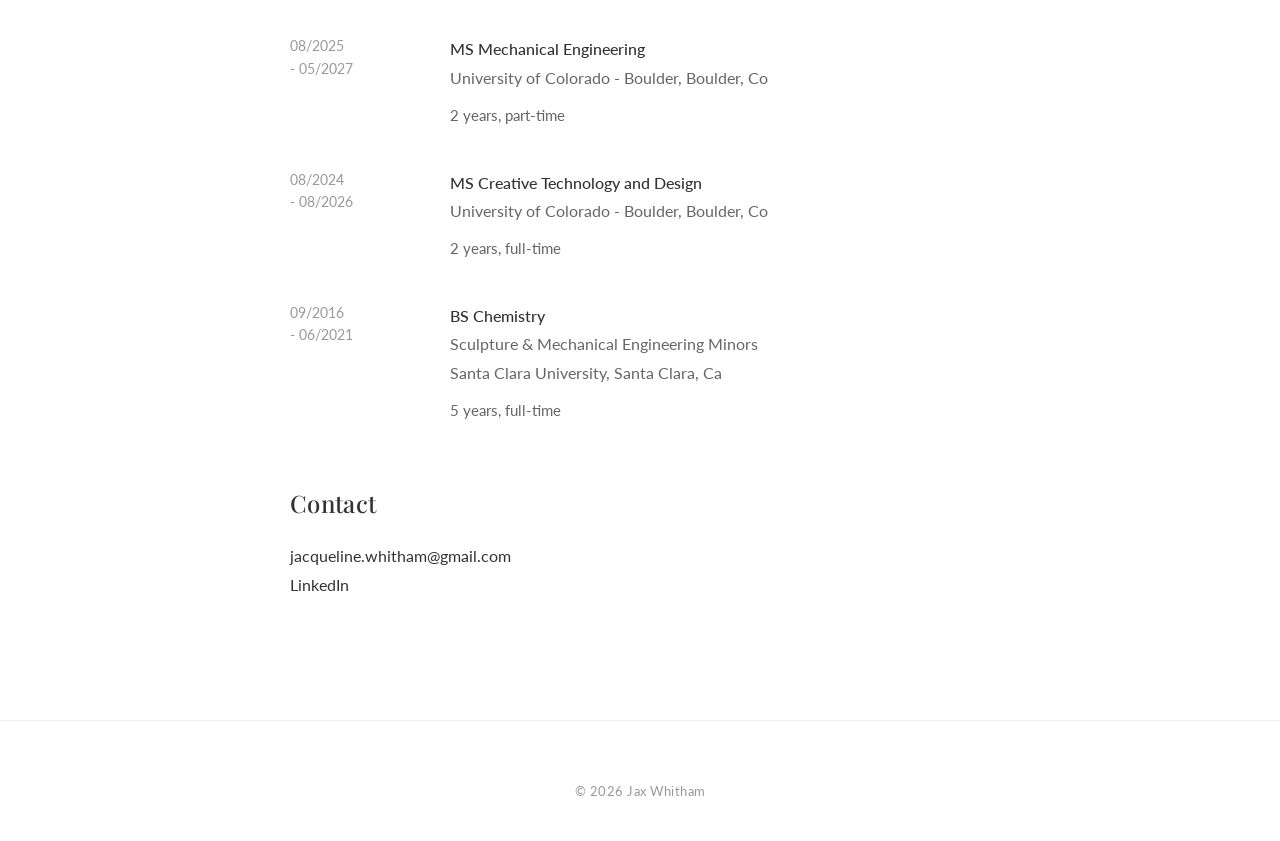
==== commit 304eebda: "Refactor about section content and comments Removed comment tags from the about section and updated " ====
--- a/about.html
+++ b/about.html
@@ -246,10 +246,10 @@
             <!--</div>
 
             <!--A note about the site-->
-            <div class="about-section">
+            <!--<div class="about-section">
                 <h2>A Note</h2>
-                <p>This site was built from the ground up to learn and use HTML/CSS. Having no prior experience, AI served as teacher and collaborator to establish the framework and troubleshoot as I learned. <!--It was an exercise in embracing the unfamiliar and learning by doing.--> </p>
-            </div>
+                <p>This site was built from the ground up to learn and use HTML/CSS. Having no prior experience, AI served as teacher and collaborator to establish the framework and troubleshoot as I learned. <!--It was an exercise in embracing the unfamiliar and learning by doing.-/-> </p>
+            </div>-->
 
             <!-- Contact Section -->
             <div class="about-section contact-section">
--- a/styles.css
+++ b/styles.css
@@ -42,8 +42,8 @@
 
 .logo {
     font-family: 'Playfair Display', serif;
-    font-size: 24px;
-    font-weight: 500;
+    font-size: 36px;
+    font-weight: 550;
     letter-spacing: 0.5px;
 }
 
@@ -424,6 +424,8 @@
 .project-meta {
     display: flex;
     justify-content: center;
+    margin: 0 auto;  
+    max-width: 600px;
     gap: 30px;
     font-size: 14px;
     color: #999;
